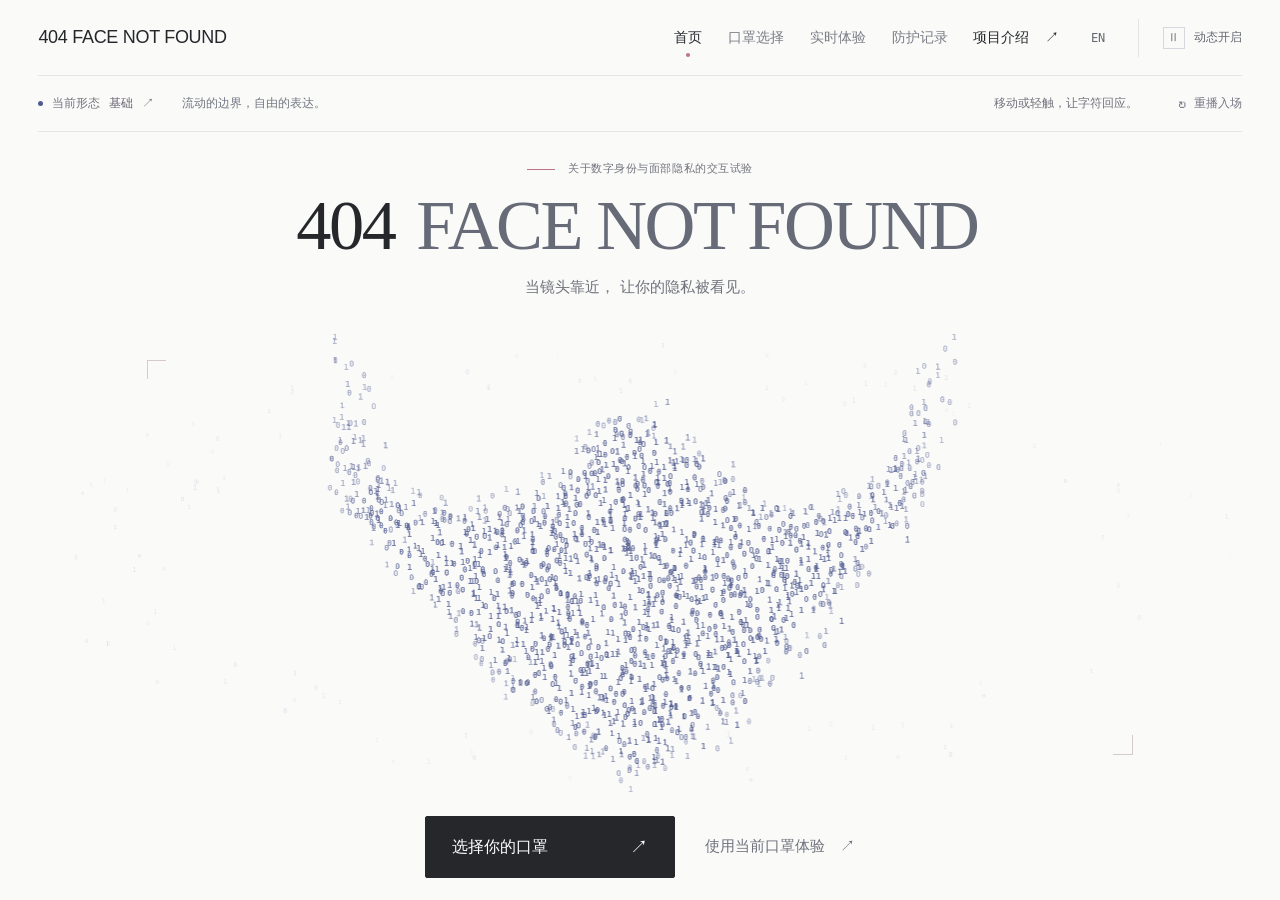
==== index.html @ a02cb12b "Publish reviewed public assets on GitHub Pages" ====
<!doctype html>
<html lang="zh-CN">
<head>
  <meta charset="utf-8">
  <meta name="viewport" content="width=device-width, initial-scale=1">
  <meta name="theme-color" content="#fafaf9">
  <meta name="application-name" content="404 FACE NOT FOUND">
  <meta property="og:title" content="404 FACE NOT FOUND">
  <meta name="description" content="404 FACE NOT FOUND — Customize your digital mask and enter the Processing + Arduino installation, with real sensor distance and Risk.">
  <title>404 FACE NOT FOUND</title>
  <link rel="icon" href="data:,">
  <link rel="stylesheet" href="styles.css?v=3b61574f5b0e">
  <script src="design-data.js?v=03e0d6a98351" defer></script>
  <script src="installation.js?v=4bcd335ae2e3" defer></script>
  <script src="public-preview.js?v=fb39141594d9" defer></script>
  <script src="app.js?v=b37c657425d3" defer></script>
  <script src="experience.js?v=3c3aee63b188" defer></script>
</head>
<body>
  <div class="app" data-mode="collection">
    <header class="header">
      <a class="wordmark" href="#home" data-i18n-aria="home" aria-label="404 FACE NOT FOUND，返回首页"><span data-i18n="brand">404 FACE NOT FOUND</span></a>
      <nav data-i18n-aria="navigation" aria-label="页面操作">
        <div class="primary-nav"><a href="#home" data-page="home" aria-current="page" data-i18n="homeNav">首页</a><a href="#collection" data-page="collection" data-i18n="collection">口罩选择</a><a href="#guide" data-page="guide" data-i18n="liveNav">实时体验</a><a href="#history" data-page="history" data-i18n="historyNav">防护记录</a></div>
        <button class="text-button project-button"><span data-i18n="project">项目介绍</span> <span aria-hidden="true">↗</span></button>
        <button class="language-button" type="button" data-i18n-aria="language" aria-label="Switch to English"><span data-i18n="languageButton">EN</span></button>
        <button class="motion-button" aria-label="暂停字符动画" aria-pressed="false"><span class="motion-symbol" aria-hidden="true">Ⅱ</span><span class="motion-label">动态开启</span></button>
      </nav>
    </header>
    <main id="home" class="home-page" data-view="home">
      <div class="home-utilities">
        <div class="home-art-meta"><a class="home-mask-label" href="#customize"><i aria-hidden="true"></i><span data-i18n="homeSelected">当前形态</span><strong class="home-selected-name"></strong><span aria-hidden="true">↗</span></a><span class="home-art-caption" data-i18n="homeArt">流动的边界，自由的表达。</span></div>
        <div class="home-art-tools"><span class="home-interact" data-i18n="homeInteract">移动或轻触，让字符回应。</span><button class="home-replay" type="button"><span aria-hidden="true">↻</span><span data-i18n="homeReplay">重播入场</span></button></div>
      </div>
      <section class="home-composition">
        <div class="home-art">
          <button class="home-art-trigger" type="button" data-i18n-aria="homeDisturb" aria-label="扰动字符口罩"><canvas id="home-mask" width="1100" height="850" aria-hidden="true"></canvas><span class="home-frame-corner" aria-hidden="true"></span></button>
        </div>
        <div class="home-title"><span class="eyebrow" data-i18n="homeEyebrow">关于数字身份与面部隐私的交互试验</span><h1 tabindex="-1" data-i18n="homeTitle">404\nFACE NOT FOUND</h1><p data-i18n="homeIntro">当镜头靠近，\n让你的隐私被看见。</p></div>
        <div class="home-entry"><a class="primary-button" href="#collection"><span data-i18n="homeStart">选择你的口罩</span><span aria-hidden="true">↗</span></a><a class="inline-link" href="#guide"><span data-i18n="homeQuick">使用当前口罩体验</span><span aria-hidden="true">↗</span></a></div>
      </section>
    </main>
    <main id="collection" data-view="collection" hidden>
      <aside class="editor" data-i18n-aria="editorLabel" aria-label="定制口罩" inert>
        <button class="back-button" type="button"><span aria-hidden="true">←</span><span data-i18n="back">返回选择</span></button>
        <div class="editor-heading"><span class="eyebrow" data-i18n="editorEyebrow">你的口罩，你的表达</span><h2 data-i18n="editorTitle">定义你的表达</h2><p><span class="editor-name">基础</span><span class="editor-number">01 / 08</span></p></div>
        <div class="field-group"><label for="shape"><span data-i18n="shapeLabel">口罩形状</span></label><select id="shape"></select></div>
        <div class="field-group">
          <label for="characters"><span data-i18n="characters">字符内容</span></label>
          <input id="characters" value="01" maxlength="12" autocomplete="off" spellcheck="false" aria-describedby="characters-help">
          <span id="characters-help" class="field-help" data-i18n="charactersHelp">1—12 个字符；留空使用 01</span>
        </div>
        <fieldset class="field-group colour-group">
          <legend><span data-i18n="colour">字符色彩</span></legend>
          <div class="colour-picker">
            <div class="wheel-wrap"><canvas id="colour-wheel" width="256" height="256" role="slider" tabindex="0" data-i18n-aria="wheelLabel" aria-label="色相与饱和度轮盘" aria-valuemin="0" aria-valuemax="359" aria-valuenow="230" aria-describedby="wheel-help"></canvas><span class="wheel-marker" aria-hidden="true"></span></div>
            <div class="colour-details"><span class="colour-preview" aria-hidden="true"></span><label for="colour-hex" data-i18n="hexLabel">色值</label><input type="text" id="colour-hex" value="#505B90" maxlength="7" spellcheck="false" autocomplete="off" data-i18n-aria="hexInput" aria-label="十六进制颜色值" aria-describedby="hex-error"><span class="colour-readout" aria-hidden="true"></span></div>
          </div>
          <span id="wheel-help" class="sr-only" data-i18n="wheelHelp">拖动轮盘选色。左右方向键调整色相，上下方向键调整饱和度；按住 Shift 可增大步幅。</span>
          <span id="hex-error" class="colour-error" data-i18n="hexError" hidden>请输入六位十六进制颜色值。</span>
          <div class="quick-colours" role="group" data-i18n-aria="colour" aria-label="字符色彩"></div>
          <label class="brightness-label" for="brightness"><span data-i18n="brightness">明暗</span><output id="brightness-value" for="brightness">56</output></label><input id="brightness" type="range" min="0" max="100" value="56">
        </fieldset>
        <div class="field-group"><label for="movement"><span data-i18n="movement">流动幅度</span><output for="movement" id="movement-value">35</output></label><input id="movement" type="range" min="0" max="100" value="35"><div class="range-labels"><span data-i18n="calm">平静</span><span data-i18n="flowing">流动</span></div></div>
        <div class="field-group"><label for="density"><span data-i18n="density">字符密度</span><output for="density" id="density-value">72</output></label><input id="density" type="range" min="30" max="100" value="72"><div class="range-labels"><span data-i18n="sparse">疏</span><span data-i18n="dense">密</span></div></div>
        <button class="reset-button"><span data-i18n="reset">恢复默认</span><span aria-hidden="true">↺</span></button>
        <div class="editor-footnote"><span class="status-dot"></span><span data-i18n="preview">当前形态预览</span></div>
      </aside>
      <div class="workarea">
        <div class="heading-row"><div><span class="eyebrow heading-eyebrow">口罩形态集</span><h1 tabindex="-1"><span data-i18n="heading">选择你的口罩</span><span class="heading-period" data-i18n="headingEnd">。</span></h1></div><p class="heading-note"><span data-i18n="note">不同的形态，同一个你。</span><br><span data-i18n="noteSub">关于数字身份的一次探索。</span></p></div>
        <section class="gallery" data-i18n-aria="carousel" aria-label="口罩形态轮播" aria-roledescription="轮播图" tabindex="0">
          <div class="stage-mark stage-mark-top" aria-hidden="true">+<span data-i18n="field">字符场域</span>+</div><div class="slides"></div>
          <div class="neighbour-label neighbour-left" aria-hidden="true"><span class="neighbour-index">08</span><span class="neighbour-name">回声</span></div><div class="neighbour-label neighbour-right" aria-hidden="true"><span class="neighbour-index">02</span><span class="neighbour-name">弧面</span></div>
          <div class="drag-indicator" aria-hidden="true"><span class="drag-track"><i></i></span><span data-i18n="drag">左右拖动切换</span></div>
        </section>
        <section class="selection-summary" data-i18n-aria="selection" aria-label="当前选择">
          <div class="selection-index"><span id="current-number">01</span><span class="index-divider">/</span><span class="muted" id="total-number">08</span></div>
          <div class="selection-copy" aria-live="polite" aria-atomic="true"><h2 id="mask-name">基础</h2><p id="mask-description">完整字符表面，柔和收拢的下颌轮廓。</p></div>
          <div class="pagination" data-i18n-aria="choices" aria-label="选择口罩形状"></div>
          <button class="customize-button"><span>定制这个口罩</span><span class="button-arrow" aria-hidden="true">↗</span></button>
        </section>
      </div>
    </main>
    <main id="guide" class="guide-page experience-page" data-view="guide" hidden>
      <div class="guide-top"><a href="#customize" class="inline-link"><span aria-hidden="true">←</span><span data-i18n="guideBack">调整口罩</span></a><span class="eyebrow" data-i18n="guideEyebrow">开始之前</span></div>
      <div class="guide-layout">
        <div class="guide-visual" aria-hidden="true">
          <div class="photo-frame"><canvas id="guide-effect" width="300" height="210"></canvas><i></i><i></i><i></i><i></i></div>
          <svg class="guide-hand hand-first" viewBox="0 0 180 220" fill="none">
            <defs><g id="guide-l-hand">
              <path d="M41 212V198C18 181 10 159 10 126C10 119 15 113 22 113C29 113 33 118 33 126V104C33 96 38 90 45 90C52 90 56 95 56 103V121V88C56 80 61 74 68 74C75 74 79 79 79 87V113V29C79 20 84 14 92 14C100 14 106 20 106 29V141C106 146 110 149 117 149H164C170 149 174 153 174 159C174 165 170 169 164 169H142C132 169 126 173 121 179C114 187 108 191 100 198V212"/>
            </g></defs>
            <use href="#guide-l-hand"/>
          </svg>
          <svg class="guide-hand hand-second" viewBox="0 0 180 220" fill="none"><use href="#guide-l-hand"/></svg>
          <span class="guide-hold" data-i18n="guideHold">保持约 1 秒</span>
        </div>
        <div class="guide-copy"><h1 tabindex="-1" data-i18n="guideTitle">用双手，框住这一刻。</h1><ul class="guide-steps"><li data-i18n="guideStepFace">正对摄像头，让面部与双手进入画面。</li><li data-i18n="guideStepHands">伸出食指和拇指，两只 L 朝内组成取景框。</li><li data-i18n="guideStepHold">保持约一秒，口罩出现；松手后逐渐消退。</li></ul><div class="guide-selection"><canvas id="guide-mask" width="220" height="130" aria-hidden="true"></canvas><div><span class="eyebrow" data-i18n="chosenMask">你的口罩</span><span class="guide-mask-name"></span></div><a class="inline-link" href="#customize" data-i18n="changeMask">更换 ↗</a></div><button id="guide-start" class="primary-button"><span data-i18n="guideStart">准备好了，开始体验</span><span aria-hidden="true">↗</span></button><p class="guide-note" data-i18n="guidePrivacy">摄像头仅在体验时开启，画面不保存。手势用于模拟拍照意图。</p></div>
      </div>
    </main>
    <main id="live" data-view="live" hidden>
      <h1 class="sr-only" tabindex="-1" data-i18n="liveView">实时画面</h1>
      <section class="mirror-stage" data-status="idle" data-i18n-aria="liveView" aria-label="实时画面">
        <img class="live-feed" alt="实时画面" hidden>
        <div class="live-overlay"><a class="live-exit" href="#home"><span aria-hidden="true">×</span><span data-i18n="leaveLive">结束体验</span></a><span class="live-status"><i></i><span id="stage-status" role="status"></span></span><div class="live-tools"><a href="#guide" data-i18n="showGuide">操作提示</a><a href="#history" data-i18n="historyNav">防护记录</a></div></div>
        <div class="live-fallback"><span class="live-loading" aria-hidden="true"></span><h2 id="live-fallback-title"></h2><p class="live-message" role="status" aria-live="polite"></p><button class="primary-button" id="session-button" hidden><span data-i18n="resumeLive">重新开始</span><span aria-hidden="true">↗</span></button><button class="quiet-button" id="reconnect" hidden data-i18n="retry">重新连接</button></div>
        <aside class="live-telemetry" data-i18n-aria="sensorPanel" aria-label="距离与风险" data-sensor="unavailable"><div class="telemetry-heading"><i aria-hidden="true"></i><span data-i18n="sensorPanel">距离与风险</span></div><dl><div><dt data-i18n="distanceLabel">距离</dt><dd><span id="live-distance">—</span><small id="live-distance-unit" hidden>cm</small></dd></div><div><dt data-i18n="sensorRisk">Risk · 距离风险</dt><dd><span id="live-risk">—</span><small id="live-risk-unit" hidden>%</small></dd></div></dl><div class="sensor-risk-meter" role="meter" aria-label="距离风险" aria-valuemin="0" aria-valuemax="100" data-i18n-aria="sensorRisk"><span></span></div><p id="live-sensor-status" role="status"></p><p id="live-sensor-range"></p></aside>
        <p class="live-caption" data-i18n="liveMinimalNote">模拟捕获体验 · 仅在本机处理</p>
      </section>
    </main>
    <main id="history" class="experience-page" data-view="history" hidden>
      <div class="page-heading"><div><span class="eyebrow" data-i18n="historyEyebrow">交互档案</span><h1 tabindex="-1" data-i18n="historyTitle">每一次回应，皆有迹可循。</h1></div><p data-i18n="historyIntro">回看模拟拍照事件与对应的口罩响应。</p></div>
      <section class="archive-overview" data-i18n-aria="recordSummary" aria-label="记录概览"><div><strong id="record-total">0</strong><span data-i18n="eventsLabel">模拟事件</span></div><div><strong id="response-total">0</strong><span data-i18n="responsesLabel">口罩响应</span></div><p data-i18n="archivePrivacy">只留下一次回应的轨迹。<br>不保存你的面部画面。</p><button class="quiet-button" id="sample-toggle" aria-pressed="false" data-i18n="showSample">预览示例记录 ↗</button></section>
      <div class="sample-banner" role="status" hidden><span data-i18n="sampleNotice">正在查看示例数据，不是你的实际防护记录。</span></div>
      <form class="archive-filters"><div class="date-range"><label><span data-i18n="fromDate">开始日期</span><input id="date-from" type="text" inputmode="numeric" placeholder="YYYY-MM-DD" maxlength="10" autocomplete="off"></label><span aria-hidden="true">—</span><label><span data-i18n="toDate">结束日期</span><input id="date-to" type="text" inputmode="numeric" placeholder="YYYY-MM-DD" maxlength="10" autocomplete="off"></label></div><label class="shape-filter"><span data-i18n="shapeLabel">口罩形状</span><select id="history-shape"><option value="" data-i18n="allShapes">全部形状</option></select></label><button type="reset" class="quiet-button" data-i18n="clearFilters">重置筛选</button><button type="button" class="quiet-button" id="export-records" disabled data-i18n="export">导出记录 ↓</button></form>
      <div class="archive-meta"><span id="result-count" role="status">0 条记录</span><span data-i18n="timezone">时间为 UTC+08:00</span></div>
      <p class="archive-error" role="status" hidden></p>
      <div class="archive-table"><div class="archive-columns" aria-hidden="true"><span data-i18n="eventTime">事件时间</span><span data-i18n="maskLabel">口罩</span><span data-i18n="responseLabel">响应</span><span data-i18n="distanceLabel">距离</span><span data-i18n="riskLabel">模拟风险</span><span></span></div><div id="record-list"></div></div>
      <div class="archive-empty" hidden><span class="empty-mark" aria-hidden="true">⌜<i></i>⌟</span><h2 data-i18n="noRecords">还没有留下记录。</h2><p data-i18n="noRecordsBody">完成一次手势触发后，回应会保存在这里。</p><a class="inline-link" href="#guide"><span data-i18n="goLive">进入实时体验</span><span aria-hidden="true">↗</span></a></div>
      <div class="archive-no-results" hidden><p data-i18n="noMatches">这个时间范围内没有记录。</p><button class="quiet-button" id="reset-search" data-i18n="clearFilters">重置筛选</button></div>
      <p class="archive-footnote" data-i18n="archiveNote">记录反映交互原型的响应，不作为真实隐私防护的证明。</p>
    </main>
    <footer class="footer"><span data-i18n="footer">数字身份 / 人的表达</span><button class="project-button footer-project" data-i18n="project">项目介绍</button><span class="footer-status"><i></i><span data-i18n="footerStatus">交互试验 — 2026</span></span></footer>
  </div>
  <dialog class="project-dialog" aria-labelledby="project-title"><button class="dialog-close" data-i18n-aria="closeProject" aria-label="关闭项目介绍">×</button><span class="eyebrow" data-i18n="brand">404 FACE NOT FOUND</span><h2 id="project-title" data-i18n="projectTitle">为隐私留一点空间</h2><p data-i18n="projectBody">以手势、距离和数字口罩，探索面部隐私的表达方式。</p><p class="dialog-note" data-i18n="projectNote">一个以网页为载体的 HCI 交互试验。拍照手势象征外部捕获，数字口罩以形变作出回应。</p><a href="https://xhslink.cn/o/8Cs5llAr4Yk" target="_blank" rel="noreferrer"><span data-i18n="reference">视觉参考</span><span aria-hidden="true">↗</span></a></dialog>
  <dialog class="record-dialog" aria-labelledby="record-title"><button class="dialog-close" data-i18n-aria="closeRecord" aria-label="关闭记录详情">×</button><span class="eyebrow" id="record-source" data-i18n="eventDetail">事件详情</span><h2 id="record-title"></h2><div class="record-detail-grid"><div class="record-art"><canvas id="record-mask" width="560" height="400" aria-hidden="true"></canvas><p data-i18n="configAtEvent">触发时的口罩配置</p></div><dl id="record-details"></dl></div><p class="record-note" data-i18n="recordNote">此处展示口罩配置与响应数据，不是现场照片或录像。</p><button class="primary-button" id="reuse-mask"><span data-i18n="reuseMask">使用这个口罩</span><span aria-hidden="true">↗</span></button></dialog>
  <div class="toast" role="status" hidden></div>
</body>
</html>
---- styles.css ----
:root {
  color-scheme: light;
  --paper: #fafaf9;
  --ink: #25272b;
  --muted: #86888e;
  --line: #e5e5e8;
  --rose: #bb728d;
  --serif: "Baskerville Old Face", "Iowan Old Style", "Palatino Linotype", Georgia, serif;
  --sans: "Segoe UI", "Microsoft YaHei", sans-serif;
  --mono: Consolas, "SFMono-Regular", monospace;
}
* { box-sizing: border-box; }
[hidden] { display: none !important; }
html { background: var(--paper); scroll-behavior: smooth; }
html:has(dialog[open]) { overflow:hidden; }
body { margin: 0; color: var(--ink); font: 14px/1.5 var(--sans); -webkit-font-smoothing: antialiased; }
button, input { font: inherit; }
button, a, input { -webkit-tap-highlight-color: transparent; }
button { color: inherit; cursor: pointer; }
button { border: 0; background: none; }
button:focus-visible, a:focus-visible, input:focus-visible, .gallery:focus-visible { outline: 2px solid var(--rose); outline-offset: 5px; }
a { color: inherit; text-decoration: none; }
button:disabled { cursor: default; }
button, a { touch-action: manipulation; }
::selection { background: #e8dae4; }
.app { display: flex; flex-direction: column; min-height: 100svh; padding: 0 48px; overflow: hidden; }
.header { display: flex; align-items: center; justify-content: space-between; height: 83px; flex-shrink: 0; border-bottom: 1px solid var(--line); gap: 24px; }
.wordmark { display: inline-flex; align-items: center; padding: 8px 0; font-size: 15px; letter-spacing: -.3px; white-space: nowrap; }
nav { display: flex; gap: 34px; align-items: center; font-size: 12px; }
.primary-nav { display:flex; gap:26px; align-items:center; }
.primary-nav a { position:relative; padding:12px 0; color:#7c7e86; white-space:nowrap; }
.primary-nav a[aria-current="page"] { color:var(--ink); }
.primary-nav a[aria-current="page"]::after { content:""; position:absolute; bottom:3px; width:4px; height:4px; border-radius:50%; background:var(--rose); left:calc(50% - 2px); }
.app:not([data-page="collection"]) .motion-button { display:none; }
.nav-current { display: flex; align-items: center; gap: 8px; }
.nav-current i, .status-dot, .footer-status i { width: 5px; height: 5px; background: var(--rose); display: inline-block; border-radius: 50%; }
.text-button { padding: 8px 0; font-size: 12px; }
.text-button span { margin-left: 12px; }
.motion-button { display: flex; align-items: center; gap: 9px; padding: 8px 0 8px 24px; border-left: 1px solid var(--line); color: #63656e; font: 11px var(--mono); }
.motion-symbol { display: inline-grid; place-items: center; border: 1px solid #d7d8dd; width: 22px; height: 22px; font: 11px var(--sans); }
main { position: relative; flex: 1; display: flex; flex-direction: column; }
.workarea { margin-left: 0; width: 100%; transition: margin-left .75s cubic-bezier(.22,1,.36,1), width .75s cubic-bezier(.22,1,.36,1); }
.heading-row { display: flex; justify-content: space-between; align-items: flex-end; padding: 35px 15px 0; gap: 24px; }
.eyebrow { font: 10px/1.5 var(--mono); letter-spacing: .1em; color: #71737d; }
h1 { font: 400 clamp(46px,4.5vw,70px)/1.04 var(--serif); letter-spacing: -.04em; margin: 12px 0 0; }
.heading-period { color: var(--rose); }
.heading-note { font-size: 12px; line-height: 1.8; color: #6c6e77; margin: 0 0 6px; }
.heading-note span { font: 11px/1.9 var(--mono); color: #91929b; }
.gallery { position: relative; height: clamp(330px,47vh,570px); margin-top: 17px; isolation: isolate; touch-action: pan-y; cursor: grab; }
.gallery:active { cursor: grabbing; }
.gallery:focus:not(:focus-visible) { outline: none; }
.slides { position: absolute; inset: 0; overflow: hidden; }
.mask-slide { position: absolute; width: 56%; height: 100%; left: 50%; top: 0; display: block; padding: 0; will-change: transform, opacity; transition: transform .8s cubic-bezier(.22,1,.36,1), opacity .65s ease; cursor: inherit; }
.mask-slide canvas { display: block; height: 100%; width: 100%; pointer-events: none; }
.mask-slide:not(.is-selected) { cursor: pointer; }
.mask-slide.is-selected { cursor: grab; }
.mask-slide.is-recycled { transition: none; }
.stage-mark { position: absolute; left: 24%; right: 24%; display: flex; align-items: center; justify-content: space-between; font: 11px var(--mono); color: #a1a1ad; pointer-events: none; z-index: 1; }
.stage-mark span { font: 8px var(--mono); letter-spacing: .12em; color: #a7a7b1; }
.stage-mark-top { top: 9px; }
.neighbour-label { position: absolute; top: 76%; display: flex; align-items: center; justify-content: center; gap: 10px; width: 22%; color: #85858f; font-size: 12px; pointer-events: none; transition: opacity .4s; }
.neighbour-left { left: 1%; }
.neighbour-right { right: 1%; }
.neighbour-index { font: 9px var(--mono); color: #aaaab5; }
.drag-indicator { position: absolute; bottom: 10px; left: 50%; transform: translateX(-50%); display: flex; align-items: center; gap: 10px; color: #85858f; font: 10px var(--sans); white-space: nowrap; pointer-events: none; transition: opacity .3s; }
.drag-track { position: relative; display: block; width: 28px; height: 12px; }
.drag-track::before { content: ""; position: absolute; top: 6px; left: 0; right: 0; height: 1px; background: #bfc1cc; }
.drag-track i { position: absolute; top: 3px; left: 10px; width: 7px; height: 7px; border: 1px solid #999dab; border-radius: 50%; background: var(--paper); }
.gallery.is-dragging .drag-indicator { opacity: 0; }
.selection-summary { display: grid; grid-template-columns: 75px minmax(180px,1fr) auto auto; align-items: center; gap: 30px; min-height: 108px; margin: 8px 15px 25px; border-top: 1px solid var(--line); }
.selection-index { display: flex; align-items: center; gap: 9px; font: 11px var(--mono); }
.index-divider { color: #c0c0c8; }
.muted { color: #a8a8b1; }
.selection-copy h2 { font: 400 34px/1 var(--serif); letter-spacing: -.02em; margin: 0 0 7px; }
.selection-copy p { color: #7a7b85; font-size: 11px; margin: 0; }
.selection-copy { transition: opacity .2s, transform .2s; }
.selection-copy.changing { opacity: 0; transform: translateY(5px); }
.pagination { display: flex; gap: 11px; margin-right: 15px; }
.pagination button { width: 36px; padding: 14px 0; position: relative; font: 9px var(--mono); color: #a7a7b1; text-align: left; }
.pagination button::after { content: ""; height: 1px; background: #dedee4; position: absolute; bottom: 5px; left: 0; right: 0; transition: background .4s, height .4s; }
.pagination button[aria-pressed="true"] { color: var(--ink); }
.pagination button[aria-pressed="true"]::after { height: 2px; background: var(--rose); }
.pagination button:hover { color: var(--rose); }
.customize-button { display: inline-flex; justify-content: space-between; align-items: center; gap: 35px; padding: 15px 21px; min-width: 191px; background: var(--ink); color: #fff; font-size: 12px; border: 1px solid var(--ink); border-radius: 3px; transition: background .25s, color .25s; }
.button-arrow { font-size: 18px; line-height: 1; transition: transform .3s; }
.customize-button:hover { background: #494c55; }
.customize-button:hover .button-arrow { transform: translate(2px,-2px); }
.footer { display: flex; align-items: center; justify-content: space-between; gap: 20px; border-top: 1px solid var(--line); min-height: 49px; color: #92929c; font: 9px var(--mono); letter-spacing: .02em; }
.footer-status { display: flex; gap: 9px; align-items: center; }
.footer-status i { background: #969aa9; width: 4px; height: 4px; }
.footer-project { display:none; font:9px var(--mono); padding:0; color:#92929c; border-bottom:1px solid var(--line); }
.editor { position: absolute; width: 315px; top: 35px; bottom: 20px; left: 0; padding: 0 35px 0 15px; border-right: 1px solid var(--line); opacity: 0; transform: translateX(-35px); visibility: hidden; transition: opacity .45s, transform .65s cubic-bezier(.22,1,.36,1), visibility .6s; display: flex; flex-direction: column; z-index: 5; }
.back-button { align-self: flex-start; display: flex; align-items: center; gap: 15px; padding: 0 0 25px; font-size: 11px; color: #777883; }
.back-button:hover { color: var(--ink); }
.editor-heading h2 { font: 400 36px/1.1 var(--serif); letter-spacing: -.03em; margin: 9px 0 18px; }
.editor-heading p { display: flex; align-items: center; justify-content: space-between; font-size: 12px; border-bottom: 1px solid var(--line); margin: 0; padding-bottom: 19px; }
.editor-number { color: #999aa5; font: 9px var(--mono); }
.field-group { padding: 19px 0 0; border: 0; margin: 0; min-width: 0; }
.field-group > label, .field-group legend { display: flex; justify-content: space-between; align-items: center; width: 100%; font-size: 11px; }
output { font: 10px var(--mono); color: #9596a2; }
input[type="text"], #characters { border: 1px solid #dcdde2; background: transparent; width: 100%; border-radius: 2px; font: 16px var(--mono); padding: 9px 10px; margin: 11px 0 4px; color: #606780; }
.field-help { font-size: 9px; color: #9798a2; }
.colour-group { padding-top: 0; margin-top: 18px; }
.swatches { display: flex; gap: 22px; padding-top: 11px; }
.swatches label { display: flex; align-items: center; gap: 6px; position: relative; cursor: pointer; font-size: 9px; color: #858690; }
.swatches input { position: absolute; left: 0; top: 2px; opacity: 0; width: 20px; height: 20px; }
.swatch { width: 19px; height: 19px; border-radius: 50%; display: block; border: 4px solid var(--paper); outline: 1px solid transparent; transition: outline-color .2s; }
.swatch-slate { background: #777f9d; }
.swatch-rose { background: #ba7b96; }
.swatch-graphite { background: #63656e; }
.swatches input:checked + .swatch { outline-color: #777f9d; }
.swatches input:focus-visible + .swatch { outline: 2px solid var(--rose); outline-offset: 2px; }
input[type="range"] { accent-color: #7d829b; width: 100%; height: 3px; display: block; margin: 19px 0 13px; cursor: pointer; }
.range-labels { display: flex; justify-content: space-between; color: #999aa3; font-size: 9px; }
.reset-button { display: flex; justify-content: space-between; padding: 19px 0 15px; font-size: 10px; color: #777984; margin-top: auto; }
.reset-button:hover { color: var(--ink); }
.editor-footnote { border-top: 1px solid var(--line); padding-top: 13px; font-size: 9px; color: #9697a2; display: flex; align-items: center; gap: 7px; }
.editor-footnote .status-dot { width: 4px; height: 4px; }
.app[data-mode="customize"] .editor { opacity: 1; transform: translateX(0); visibility: visible; }
.app[data-mode="customize"] .workarea { margin-left: 340px; width: calc(100% - 340px); }
.app[data-mode="customize"] .heading-note, .app[data-mode="customize"] .neighbour-label, .app[data-mode="customize"] .pagination, .app[data-mode="customize"] .drag-indicator { opacity: 0; pointer-events: none; }
.app[data-mode="customize"] .heading-note, .app[data-mode="customize"] .pagination { display: none; }
.app[data-mode="customize"] h1 { font-size: clamp(35px,3.7vw,57px); }
.app[data-mode="customize"] .selection-summary { grid-template-columns: 55px 1fr auto; gap: 18px; }
.app[data-mode="customize"] .mask-slide:not(.is-selected) { opacity: 0 !important; pointer-events: none; }
.app[data-mode="customize"] .mask-slide.is-selected { cursor: default; }
.app[data-mode="customize"] .customize-button { min-width: 140px; gap: 15px; }
.project-dialog { width: min(490px,calc(100vw - 40px)); padding: 48px; border: 1px solid var(--line); background: var(--paper); color: var(--ink); border-radius: 3px; }
.project-dialog::backdrop { background: #2426303d; backdrop-filter: blur(6px); }
.project-dialog h2 { font: 400 48px/1 var(--serif); letter-spacing: -.03em; margin: 25px 0; }
.project-dialog p { font-size: 13px; line-height: 1.9; }
.project-dialog .dialog-note { color: #868792; font-size: 11px; }
.project-dialog a { display: inline-flex; gap: 25px; font-size: 11px; border-bottom: 1px solid #c6c8d0; padding: 15px 0 6px; }
.dialog-close { position: absolute; top: 15px; right: 18px; font-size: 26px; line-height: 1; color: #7c7e89; }
@media (min-width: 1800px) { .app { padding: 0 max(48px,calc((100vw - 1650px)/2)); } }
@media (max-height: 760px) and (min-width: 861px) {
  .header { height: 65px; }
  .heading-row { padding-top: 23px; }
  h1 { font-size: 52px; margin-top: 8px; }
  .gallery { height: 42vh; min-height: 280px; margin-top: 12px; }
  .selection-summary { min-height: 89px; margin-bottom: 13px; }
  .footer { min-height: 37px; }
  .editor { top: 24px; bottom: 12px; }
  .editor-heading h2 { font-size: 29px; margin-bottom: 10px; }
  .editor-heading p { padding-bottom: 10px; }
  .back-button { padding-bottom: 14px; }
  .field-group { padding-top: 13px; }
  .colour-group { padding-top: 0; margin-top: 13px; }
  .reset-button { padding-top: 15px; }
}
@media (max-width: 1060px) {
  .app { padding: 0 28px; }
  nav { gap: 22px; }
  .heading-row { padding-left: 5px; padding-right: 5px; }
  .selection-summary { margin-left: 5px; margin-right: 5px; gap: 19px; grid-template-columns: 55px minmax(120px,1fr) auto auto; }
  .selection-copy p { max-width: 200px; }
  .customize-button { min-width: 160px; gap: 22px; }
  .pagination { margin-right: 0; }
  .pagination button { width: 27px; }
  .editor { width: 270px; padding-left: 5px; padding-right: 25px; }
  .app[data-mode="customize"] .workarea { margin-left: 290px; width: calc(100% - 290px); }
  .app[data-mode="customize"] .selection-summary { grid-template-columns: 1fr auto; }
  .app[data-mode="customize"] .selection-index { display: none; }
  .app[data-mode="customize"] .selection-copy p { max-width: 160px; }
  .app[data-mode="customize"] .selection-copy h2 { font-size: 29px; }
  .app[data-mode="customize"] .customize-button { min-width: 120px; padding: 13px 16px; }
}
@media (max-width: 860px) {
  .app { padding: 0 24px; }
  .header { height: 73px; }
  nav { gap: 22px; }
  .heading-row { padding-top: 30px; }
  h1 { font-size: 53px; }
  .heading-note { font-size: 11px; }
  .gallery { height: 43vh; min-height: 330px; }
  .mask-slide { width: 68%; }
  .neighbour-left { left: -5%; }
  .neighbour-right { right: -5%; }
  .neighbour-label { font-size: 10px; top: 74%; }
  .selection-summary { grid-template-columns: 40px 1fr auto; gap: 18px; }
  .selection-index { display: block; }
  .selection-index span { display: block; }
  .selection-index .index-divider { line-height: 1.2; }
  .pagination { display: none; }
  .selection-copy h2 { font-size: 32px; }
  .selection-copy p { font-size: 10px; }
  .customize-button { min-width: 155px; padding: 14px 17px; }
  .editor { position: relative; display: none; order: 2; width: 100%; top: auto; bottom: auto; padding: 25px 0 22px; left: 0; border-right: 0; border-top: 1px solid var(--line); transform: none; }
  .app[data-mode="customize"] .editor { display: flex; transform: none; }
  .app[data-mode="customize"] .workarea { margin-left: 0; width: 100%; padding-bottom: 0; }
  .app[data-mode="customize"] .heading-row { padding-top: 24px; }
  .app[data-mode="customize"] h1 { font-size: 43px; }
  .app[data-mode="customize"] .gallery { min-height: 270px; height: 290px; margin-top: 10px; }
  .app[data-mode="customize"] .selection-summary { margin-top: 0; min-height: 90px; }
  .app[data-mode="customize"] .editor-heading p { padding-bottom: 14px; }
  .app[data-mode="customize"] .editor-heading h2 { margin-top: 8px; font-size: 36px; }
  .app[data-mode="customize"] .reset-button { margin-top: 20px; }
  .swatches { gap: 30px; }
}
@media (max-width: 520px) {
  .app { padding: 0 19px; }
  .header { gap: 10px; height: 65px; }
  .wordmark { font-size: 12px; }
  nav { gap: 17px; }
  .nav-current, .motion-label { display: none; }
  .text-button { font-size: 10px; }
  .text-button span { margin-left: 5px; }
  .motion-button { padding-left: 15px; }
  .heading-row { padding: 30px 0 0; }
  .eyebrow { font-size: 8px; }
  h1 { font-size: 45px; margin-top: 10px; }
  .heading-note { display: none; }
  .gallery { margin: 16px -19px 0; height: 40vh; min-height: 310px; }
  .mask-slide { width: 100%; }
  .stage-mark { left: 15%; right: 15%; }
  .stage-mark-top { top: 2px; }
  .stage-mark span { font-size: 7px; }
  .neighbour-label { display: none; }
  .drag-indicator { font-size: 9px; bottom: 2px; gap: 8px; }
  .selection-summary { grid-template-columns: 31px 1fr; gap: 17px; padding-top: 23px; margin: 18px 0 29px; min-height: 154px; }
  .selection-copy h2 { font-size: 34px; }
  .selection-copy p { max-width: none; font-size: 10px; }
  .customize-button { grid-column: 2; justify-self: start; min-width: 177px; padding: 12px 17px; font-size: 11px; margin-top: 3px; }
  .footer { min-height: 42px; font-size: 7px; gap: 10px; }
  .footer-status { gap: 6px; }
  .footer-status span { max-width: 108px; text-align: right; }
  .app[data-mode="customize"] h1 { font-size: 39px; }
  .app[data-mode="customize"] .gallery { height: 258px; min-height: 258px; }
  .app[data-mode="customize"] .selection-summary { grid-template-columns: 1fr auto; min-height: 95px; padding: 0; margin-top: 10px; }
  .app[data-mode="customize"] .selection-copy p { max-width: 155px; }
  .app[data-mode="customize"] .customize-button { grid-column: auto; margin-top: 0; font-size: 10px; min-width: 118px; }
  .editor { top: auto; width: 100%; left: 0; }
  .project-dialog { padding: 40px 28px; }
  .project-dialog h2 { font-size: 44px; }
}
@media (prefers-reduced-motion: reduce) {
  *, *::before, *::after { scroll-behavior: auto !important; transition-duration: .01ms !important; animation-duration: .01ms !important; }
}

/* Shape catalogue, continuous colour picker and complete language modes. */
[hidden] { display: none !important; }
.sr-only { position: absolute; width: 1px; height: 1px; padding: 0; margin: -1px; overflow: hidden; clip-path: inset(50%); white-space: nowrap; border: 0; }
.language-button { min-width: 29px; padding: 8px 0; font: 11px var(--mono); color: #656773; }
.language-button:hover { color: var(--rose); }
.text-button > span:first-child { margin-left: 0; }
nav { gap: 25px; }
.pagination { gap: 9px; margin-right: 0; }
.pagination button { flex: 0 0 43px; width: 43px; padding: 9px 0 12px; display: flex; flex-direction: column; gap: 4px; }
.pagination .shape-name { font: 11px/1.2 var(--serif); color: #727480; white-space: nowrap; }
.pagination button[aria-pressed="true"] .shape-name { color: var(--ink); }
.editor { overflow-y: auto; overflow-x: hidden; scrollbar-width: thin; scrollbar-color: #d8d8df transparent; }
.editor > * { flex-shrink: 0; }
#shape { width: 100%; margin-top: 10px; padding: 8px 9px; border: 1px solid #dcdde2; border-radius: 2px; background: transparent; color: #666b80; font: 12px var(--sans); }
.colour-picker { display: grid; grid-template-columns: minmax(110px,126px) minmax(0,1fr); gap: 14px; align-items: center; margin-top: 12px; }
.wheel-wrap { position: relative; width: 100%; aspect-ratio: 1; }
#colour-wheel { display: block; width: 100%; height: 100%; touch-action: none; border-radius: 50%; cursor: crosshair; }
#colour-wheel:focus-visible { outline: 2px solid var(--rose); outline-offset: 3px; }
.wheel-marker { position: absolute; width: 12px; height: 12px; transform: translate(-50%,-50%); border-radius: 50%; border: 2px solid white; box-shadow: 0 0 0 1px #292c3970; pointer-events: none; }
.colour-details { display: flex; flex-direction: column; align-items: flex-start; gap: 7px; }
.colour-preview { display: block; width: 27px; height: 27px; border-radius: 50%; border: 1px solid #c2c4cd; }
.colour-details label { font: 9px var(--mono); color: #8b8d99; }
#colour-hex { min-width: 0; width: 100%; margin: 0; padding: 6px 5px; font: 11px var(--mono); color: #535969; }
#colour-hex[aria-invalid="true"] { border-color: #ad506c; }
.colour-readout { font: 9px var(--mono); color: #9294a0; }
.colour-error { display: block; padding-top: 7px; font-size: 10px; color: #ad506c; }
.quick-colours { display: flex; justify-content: space-between; gap: 8px; padding: 12px 2px 4px; }
.quick-colours button { display: block; width: 20px; height: 20px; flex-shrink: 0; border-radius: 50%; background: var(--swatch-colour); border: 4px solid var(--paper); outline: 1px solid transparent; }
.quick-colours button[aria-pressed="true"] { outline-color: #858b9e; }
.quick-colours button:hover { outline-color: #afb3c0; }
.quick-colours button:focus-visible { outline: 2px solid var(--rose); outline-offset: 2px; }
.brightness-label { display: flex; justify-content: space-between; font-size: 10px; margin-top: 10px; }
#brightness { appearance: none; border-radius: 4px; height: 5px; margin-top: 13px; margin-bottom: 3px; }
#brightness::-webkit-slider-thumb { appearance: none; width: 12px; height: 12px; border-radius: 50%; border: 2px solid var(--paper); background: #70778c; box-shadow: 0 0 0 1px #a8adbc; }
#brightness::-moz-range-thumb { width: 9px; height: 9px; border-radius: 50%; border: 2px solid var(--paper); background: #70778c; }
.reset-button { margin-top: 19px; }
html:lang(zh) { --serif: "Songti SC", "SimSun", "STSong", serif; }
html:lang(zh) h1 { font-size: clamp(41px,4vw,58px); letter-spacing: .025em; line-height: 1.2; }
html:lang(zh) .editor-heading h2 { font-size: 28px; letter-spacing: .02em; }
html:lang(zh) .eyebrow { letter-spacing: .05em; }
html:lang(zh) .selection-copy h2 { font-size: 31px; line-height: 1.15; }
html:lang(zh) .project-dialog h2 { font-size: 37px; line-height: 1.35; }
@media (max-width: 1060px) {
  nav { gap: 19px; }
  .pagination { gap: 6px; }
  .pagination button { flex-basis: 36px; width: 36px; }
  .pagination .shape-name { font-size: 10px; }
}
@media (max-width: 860px) {
  .pagination { display: flex; grid-column: 1 / -1; grid-row: 1; width: 100%; gap: 12px; overflow-x: auto; padding: 2px 1px 12px; scrollbar-width: thin; }
  .pagination button { flex-basis: 49px; width: 49px; }
  .pagination .shape-name { font-size: 12px; }
  .selection-summary { padding-top: 15px; padding-bottom: 15px; }
  .editor { overflow: visible; }
  .colour-picker { grid-template-columns: 142px minmax(100px,160px); gap: 25px; }
  .quick-colours { max-width: 327px; }
  html:lang(zh) h1 { font-size: 45px; }
  .app[data-mode="customize"] .selection-summary { padding-top: 0; padding-bottom: 0; }
}
@media (max-width: 520px) {
  nav { gap: 12px; }
  .language-button { min-width: 25px; font-size: 10px; }
  .motion-button { padding-left: 10px; }
  .pagination { gap: 7px; margin-bottom: 3px; overflow:visible; padding-bottom:5px; }
  .pagination button { flex:1 1 0; width:auto; min-width:0; }
  .pagination .shape-name { font-size: 11px; }
  .selection-index, .selection-copy { grid-row: 2; }
  .customize-button { grid-row: 3; }
  .app[data-mode="customize"] .selection-copy, .app[data-mode="customize"] .customize-button { grid-row: auto; }
  .colour-picker { grid-template-columns: 137px minmax(0,1fr); gap: 24px; max-width: 315px; }
  html:lang(zh) h1 { font-size: 37px; }
  html:lang(zh) .app[data-mode="customize"] h1 { font-size: 33px; }
}

/* Shared experience: the same quiet canvas, with data arranged as an archive. */
.experience-page { padding:0 15px 30px; animation:page-arrive .55s ease both; }
@keyframes page-arrive { from { opacity:0; transform:translateY(9px); } to { opacity:1; transform:translateY(0); } }
.page-heading { padding:36px 0 30px; display:flex; gap:30px; align-items:flex-end; justify-content:space-between; }
.page-heading h1 { font-size:clamp(43px,4.3vw,66px); outline:none; }
.page-heading > p { color:#81838c; max-width:270px; margin:0 0 5px; font-size:12px; line-height:1.8; }
.live-layout { display:grid; grid-template-columns:minmax(0,1fr) 282px; gap:45px; }
.mirror-column { min-width:0; }
.mirror-stage { position:relative; width:100%; aspect-ratio:4/3; max-height:calc(100svh - 410px); min-height:330px; background:#f0f0f2; overflow:hidden; display:grid; place-items:center; }
.live-feed { position:absolute; width:100%; height:100%; object-fit:contain; transform:scaleX(-1); background:#202127; }
.mirror-standby { position:absolute; inset:0; display:flex; flex-direction:column; align-items:center; justify-content:center; }
#standby-mask { width:66%; height:56%; object-fit:contain; opacity:.42; margin-top:-28px; }
.standby-copy { text-align:center; position:relative; margin-top:-6px; }
.standby-copy .eyebrow { font-size:8px; }
.standby-copy h2 { margin:10px 0; font:400 36px/1.2 var(--serif); letter-spacing:-.025em; }
.standby-copy p { margin:0; color:#8a8c96; font-size:11px; }
.mirror-top,.mirror-bottom { position:absolute; left:25px; right:25px; display:flex; align-items:center; justify-content:space-between; z-index:2; color:#787c89; pointer-events:none; }
.mirror-top { top:20px; font:9px var(--mono); }
.mirror-bottom { bottom:19px; font:8px var(--mono); letter-spacing:.04em; }
.live-status { display:flex; align-items:center; gap:8px; }
.live-status i { width:5px; height:5px; border-radius:50%; background:#a5a8b5; }
.mirror-stage[data-status="responding"] .live-status i { background:#dba5b4; box-shadow:0 0 0 4px #dba5b422; }
.mirror-stage:is([data-status="waiting"],[data-status="responding"],[data-status="holding"]) :is(.mirror-top,.mirror-bottom) { color:#fff; text-shadow:0 1px 5px #000; }
.mirror-stage:is([data-status="waiting"],[data-status="responding"],[data-status="holding"]) .mirror-top { background:#25273250; left:16px; right:16px; padding:10px 12px; top:12px; }
.mirror-corner { position:absolute; width:12px; height:12px; border:1px solid #afb3c155; pointer-events:none; }
.corner-tl { left:9px; top:9px; border-right:0; border-bottom:0; }.corner-tr { right:9px; top:9px; border-left:0; border-bottom:0; }
.corner-bl { left:9px; bottom:9px; border-right:0; border-top:0; }.corner-br { right:9px; bottom:9px; border-left:0; border-top:0; }
.mirror-caption { display:flex; gap:17px; align-items:center; padding:14px 0 20px; border-bottom:1px solid var(--line); }
.simulation-label { font:8px var(--mono); color:#927286; white-space:nowrap; letter-spacing:.04em; }
.mirror-caption p { margin:0; font-size:10px; color:#9698a1; line-height:1.6; }
.live-actions { display:flex; align-items:center; gap:23px; margin-top:21px; }
.primary-button { display:inline-flex; justify-content:space-between; align-items:center; gap:35px; min-width:190px; padding:14px 20px; border:1px solid var(--ink); border-radius:2px; background:var(--ink); color:white; font-size:12px; transition:background .2s; }
.primary-button:hover { background:#494c55; }.primary-button:disabled { opacity:.5; }
.primary-button span:last-child { font-size:18px; line-height:1; }
.quiet-button { font-size:11px; color:#747989; padding:9px 0; border-bottom:1px solid #ced0d7; white-space:nowrap; }
.quiet-button:hover { color:var(--ink); border-color:#8d91a0; }.quiet-button:disabled { opacity:.35; cursor:default; }
.inline-link { display:inline-flex; gap:15px; align-items:center; font-size:11px; color:#747989; white-space:nowrap; }
.inline-link:hover { color:var(--rose); }
.live-actions > .inline-link { margin-left:auto; }
.live-message { min-height:17px; font-size:10px; color:#8b8f9c; margin:11px 0 0; }.live-message.is-error { color:#a0647c; }
.live-sidebar { border-left:1px solid var(--line); padding-left:30px; }
.section-label { display:flex; justify-content:space-between; gap:10px; align-items:center; }
.section-label .eyebrow { font-size:9px; }.section-label .inline-link { font-size:10px; }
.chosen-preview { display:flex; align-items:center; gap:13px; padding:9px 0 20px; border-bottom:1px solid var(--line); }
#live-mask { width:112px; height:89px; object-fit:contain; margin-left:-10px; }
.chosen-name { font:400 30px/1.1 var(--serif); margin:0 0 8px; }
.chosen-colour { display:flex; align-items:center; gap:7px; font:9px var(--mono); color:#8a8f9f; }
.chosen-colour i { width:5px; height:5px; border-radius:50%; }
.chosen-characters { font:9px var(--mono); color:#a3a5af; display:block; max-width:112px; overflow-wrap:anywhere; margin-top:4px; }
.gesture-guide { padding:23px 0 13px; }
.gesture-guide > .eyebrow { font-size:9px; }
.gesture-symbol { display:flex; justify-content:center; gap:35px; height:85px; padding-top:1px; color:#858ba6; font:400 76px/.8 var(--serif); }
.gesture-symbol span:last-child { padding-top:24px; }
.gesture-guide h2 { font:400 26px/1.2 var(--serif); letter-spacing:-.02em; margin:12px 0 10px; }
.gesture-guide > p { font-size:11px; line-height:1.9; color:#898c98; margin:0; }
.hold-track { height:2px; margin:19px 0 7px; background:#e2e3e8; }.hold-track i { display:block; height:100%; width:0; background:var(--rose); transition:width .3s linear; }
.gesture-guide .gesture-feedback { color:#73798e; font-size:10px; }
.live-metrics { margin:0; border-top:1px solid var(--line); }
.live-metrics > div { display:flex; justify-content:space-between; gap:10px; padding:9px 0; border-bottom:1px solid #e7e7eb; font-size:11px; }
.live-metrics dt { color:#8b8d98; }.live-metrics dd { margin:0; font-size:10px; color:#646c82; text-align:right; }
.risk-track { height:2px; background:#e5e5e9; margin-top:12px; }.risk-track i { display:block; height:100%; width:0; background:linear-gradient(90deg,#8e97b4,#bb728d); transition:width .3s; }
.sensor-note { font-size:9px; line-height:1.8; color:#999ba6; margin:10px 0 0; }
.archive-overview { display:flex; align-items:center; gap:65px; padding:25px 0 29px; border-bottom:1px solid var(--line); }
.archive-overview > div { display:flex; align-items:baseline; gap:15px; }
.archive-overview strong { font:400 52px/1 var(--serif); letter-spacing:-.04em; }
.archive-overview span { color:#90939e; font-size:11px; }
.archive-overview p { margin:0 0 0 auto; color:#9496a1; font-size:11px; line-height:1.85; white-space:pre-line; }
.archive-overview > button { margin-left:12px; }
.sample-banner { display:flex; justify-content:space-between; align-items:center; gap:15px; margin-top:18px; padding:10px 15px; background:#ececf2; color:#757b94; font-size:11px; }
.sample-banner .text-button { font-size:10px; white-space:nowrap; padding:0; }
.archive-filters { display:flex; align-items:flex-end; gap:30px; margin-top:28px; }
.archive-filters label { display:flex; flex-direction:column; gap:8px; font-size:9px; color:#8d91a0; }
.date-range { display:flex; align-items:flex-end; gap:18px; }.date-range > span { color:#b8bbc5; margin-bottom:9px; font-size:10px; }
.archive-filters input,.archive-filters select { background:transparent; border:0; border-bottom:1px solid #d5d7df; border-radius:0; color:#5f6578; font:11px var(--mono); padding:8px 0; height:34px; min-width:140px; margin:0; }
.archive-filters select { font-family:var(--sans); min-width:132px; }
.archive-filters input[aria-invalid="true"] { border-color:var(--rose); }
.archive-filters input:focus-visible,.archive-filters select:focus-visible { outline:2px solid var(--rose); outline-offset:3px; }
#export-records { margin-left:auto; }
.archive-meta { display:flex; justify-content:space-between; gap:20px; font-size:9px; color:#a0a3ae; margin:27px 0 12px; }
.archive-error { font-size:11px; color:#a0647c; padding:15px 0; }
.archive-columns,.record-row { display:grid; grid-template-columns:1.4fr 1fr 1.4fr .8fr .8fr 22px; gap:20px; align-items:center; }
.archive-columns { padding:12px 17px; border-top:1px solid var(--line); border-bottom:1px solid var(--line); font-size:9px; color:#9296a3; }
.record-row { width:100%; text-align:left; border-bottom:1px solid var(--line); padding:24px 17px; transition:background .2s; }
.record-row:hover { background:#eeeff333; }.record-row:hover .record-arrow { color:var(--rose); transform:translate(2px,-2px); }
.event-time { display:flex; flex-direction:column; gap:5px; font:11px var(--mono); color:#6c7286; }.event-date { color:#a0a4b0; font-size:9px; }.event-time strong { font-weight:400; }
.event-mask { display:flex; align-items:center; gap:12px; font:400 23px/1 var(--serif); }
.event-mask i { width:5px; height:5px; border-radius:50%; flex-shrink:0; }
.event-response { font-size:10px; color:#8c7083; }.event-response::before { content:""; display:inline-block; width:4px; height:4px; border-radius:50%; background:#bb8ba0; margin-right:8px; vertical-align:middle; }
.event-distance,.event-risk { color:#828899; font:11px var(--mono); }.record-arrow { color:#8f95a7; font-size:19px; transition:transform .2s; }
.archive-empty { min-height:330px; display:flex; flex-direction:column; align-items:center; justify-content:center; border-top:1px solid var(--line); }
.empty-mark { position:relative; font:40px var(--serif); color:#a9aec0; letter-spacing:22px; margin-left:22px; }
.empty-mark i { position:absolute; width:3px; height:3px; background:var(--rose); left:27px; top:28px; border-radius:50%; }
.archive-empty h2 { font:400 34px/1.2 var(--serif); margin:13px 0; letter-spacing:-.02em; }.archive-empty p { font-size:11px; color:#9397a5; margin:0 0 22px; }
.archive-no-results { padding:80px 0; text-align:center; color:#8b90a1; font-size:12px; border-top:1px solid var(--line); }
.archive-footnote { margin:26px 0 0; font-size:9px; color:#a0a3ad; line-height:1.8; }
.record-dialog { width:min(800px,calc(100vw - 36px)); max-height:90svh; padding:35px; background:var(--paper); color:var(--ink); border:1px solid var(--line); border-radius:2px; }
.record-dialog::backdrop { background:#2426303d; backdrop-filter:blur(6px); }
.record-dialog[open] { animation:record-arrive .25s ease both; }
@keyframes record-arrive { from { opacity:0; transform:translateY(8px); } to { opacity:1; transform:translateY(0); } }
.record-dialog > h2 { font:400 48px/1.1 var(--serif); margin:17px 0 22px; }
.record-detail-grid { display:grid; grid-template-columns:1fr 1fr; gap:35px; }
.record-art { background:#f1f1f3; display:flex; flex-direction:column; align-items:center; justify-content:center; }
#record-mask { width:100%; height:auto; }.record-art p { font-size:9px; color:#9397a8; padding:0 10px 15px; margin:0; text-align:center; }
#record-details { margin:0; }#record-details > div { display:flex; justify-content:space-between; gap:15px; padding:12px 0; border-bottom:1px solid var(--line); }
#record-details dt { color:#9296a3; font-size:10px; flex-shrink:0; }#record-details dd { margin:0; color:#71788e; font-size:10px; text-align:right; overflow-wrap:anywhere; }
.record-note { font-size:10px; line-height:1.8; color:#9b9eaa; margin:20px 0; }
.toast { position:fixed; bottom:25px; left:50%; transform:translateX(-50%); max-width:calc(100vw - 40px); background:#343843; color:#fff; border-radius:3px; padding:13px 23px; font-size:11px; z-index:20; box-shadow:0 4px 24px #21263316; }
html:lang(zh) .page-heading h1 { font-size:clamp(36px,3.6vw,54px); letter-spacing:.02em; }
html:lang(zh) .standby-copy h2 { font-size:30px; letter-spacing:.04em; }
html:lang(zh) .gesture-guide h2 { font-size:23px; line-height:1.5; }
html:lang(zh) .chosen-name { font-size:26px; }
@media (min-width:1700px) { .experience-page { max-width:1510px; width:100%; margin:0 auto; }.mirror-stage { max-height:680px; } }
@media (max-width:1100px) {
  nav { gap:20px; }.primary-nav { gap:17px; }.header .motion-label { display:none; }.motion-button { padding-left:17px; }
  .live-layout { grid-template-columns:minmax(0,1fr) 245px; gap:28px; }.live-sidebar { padding-left:23px; }
  .page-heading > p { max-width:220px; font-size:11px; }.mirror-stage { min-height:330px; }
  .archive-overview { gap:35px; }.archive-overview > div { gap:10px; }.archive-overview p { font-size:10px; }
  .archive-filters { gap:23px; }.archive-columns,.record-row { grid-template-columns:1.3fr 1fr 1.3fr .7fr .6fr 18px; gap:15px; }
}
@media (max-width:860px) {
  .footer-project { display:block; font-size:8px; }
  .header { gap:15px; }.wordmark { font-size:13px; }.header .project-button { display:none; }.primary-nav { gap:16px; }.primary-nav a { font-size:11px; }
  .experience-page { padding-left:5px; padding-right:5px; }.page-heading { padding-top:32px; padding-bottom:25px; }
  .page-heading > p { max-width:175px; }.page-heading h1 { font-size:43px; }
  .live-layout { grid-template-columns:minmax(0,1fr); gap:29px; }.mirror-stage { max-height:none; min-height:0; }
  .live-sidebar { display:grid; grid-template-columns:1fr 1fr; gap:0 32px; padding:25px 0 0; border-left:0; border-top:1px solid var(--line); }
  .chosen-mask { grid-column:1; }.gesture-guide { grid-column:2; grid-row:1/4; padding-top:0; border-left:1px solid var(--line); padding-left:27px; }
  .chosen-preview { padding-bottom:10px; }.live-metrics { border-top:0; }.sensor-note { grid-column:1; }.risk-track { grid-column:1; }.gesture-symbol { height:85px; padding-top:10px; }
  .archive-overview { gap:28px; flex-wrap:wrap; padding-top:10px; }.archive-overview p { margin-left:auto; }.archive-overview > button { margin-left:auto; }
  .archive-overview strong { font-size:44px; }.archive-filters { gap:20px; flex-wrap:wrap; }.archive-filters input { min-width:125px; }.archive-filters select { min-width:110px; }
  .date-range { gap:12px; }.archive-columns,.record-row { gap:12px; grid-template-columns:1.2fr .9fr 1.3fr .7fr .6fr 15px; }
  .record-row { padding:22px 7px; }.archive-columns { padding:12px 7px; }.event-mask { font-size:21px; }
  html:lang(zh) .page-heading h1 { font-size:35px; }.record-detail-grid { gap:22px; }
}
@media (max-width:600px) {
  .header { height:auto; min-height:96px; padding-top:16px; padding-bottom:7px; align-items:flex-start; position:relative; flex-wrap:wrap; gap:8px; }
  .wordmark { font-size:14px; padding:0; }.header nav { width:100%; gap:0; justify-content:space-between; }.primary-nav { gap:25px; }.primary-nav a { font-size:11px; padding:9px 0; }.primary-nav a[aria-current="page"]::after { bottom:1px; }
  .header .language-button { position:absolute; top:16px; right:0; font-size:10px; min-height:20px; }.header .motion-button { margin:0; border:0; padding:5px 0 0; }.motion-symbol { height:20px; width:20px; }
  .heading-row { padding-top:24px; }.experience-page { padding:0 0 25px; }.page-heading { display:block; padding:28px 0 23px; }.page-heading h1 { font-size:41px; margin-top:11px; }.page-heading > p { max-width:none; margin:13px 0 0; font-size:11px; }
  html:lang(zh) .page-heading h1 { font-size:30px; line-height:1.4; letter-spacing:0; }html:lang(zh) .page-heading > p { font-size:10px; }
  .mirror-stage { aspect-ratio:4/4.3; }.live-feed { object-fit:contain; }.mirror-top { left:17px; right:17px; top:16px; font-size:8px; }.mirror-bottom { left:17px; right:17px; font-size:7px; }
  #standby-mask { width:92%; height:48%; margin-top:-25px; }.standby-copy h2 { font-size:31px; }.standby-copy p { max-width:255px; margin:auto; line-height:1.8; font-size:10px; }html:lang(zh) .standby-copy h2 { font-size:25px; }
  .mirror-caption { align-items:flex-start; gap:14px; padding:12px 0 15px; }.simulation-label { font-size:7px; padding-top:2px; }.mirror-caption p { font-size:9px; }
  .live-actions { gap:14px; flex-wrap:wrap; margin-top:18px; }.live-actions .primary-button { min-width:160px; padding:12px 16px; font-size:11px; }.live-actions .inline-link { font-size:10px; gap:10px; }.live-actions .quiet-button { order:3; }
  .live-message { font-size:9px; line-height:1.8; }.live-sidebar { gap:0 20px; padding-top:21px; }.gesture-guide { padding-left:19px; }.gesture-guide h2 { font-size:23px; }.gesture-guide > p { font-size:10px; }.gesture-symbol { gap:22px; font-size:66px; height:82px; }
  .chosen-preview { gap:2px; flex-wrap:wrap; }.chosen-preview > div { padding:0 0 11px; display:grid; grid-template-columns:auto 1fr; gap:5px 10px; width:100%; }.chosen-name { grid-row:1/3; font-size:25px; align-self:center; margin:0; }.chosen-characters { margin:0; max-width:95px; }
  #live-mask { width:130px; height:80px; margin-left:-6px; }.section-label { flex-wrap:wrap; gap:7px; }.section-label .inline-link { font-size:9px; }.live-metrics > div { font-size:10px; }.live-metrics dd { font-size:9px; max-width:95px; }.sensor-note { font-size:8px; }.gesture-guide .gesture-feedback { font-size:9px; }
  html:lang(zh) .gesture-guide h2 { font-size:20px; }html:lang(zh) .chosen-name { font-size:22px; }
  .archive-overview { gap:23px; padding-top:6px; padding-bottom:23px; }.archive-overview strong { font-size:42px; }.archive-overview > div { flex-direction:column; gap:5px; }.archive-overview span { font-size:10px; }.archive-overview p { margin-left:auto; max-width:150px; font-size:9px; }.archive-overview > button { font-size:10px; margin-left:0; margin-top:-4px; }
  .sample-banner { font-size:10px; padding:11px; display:block; line-height:1.8; }.sample-banner .text-button { display:block; margin-top:8px; border-bottom:1px solid #aeb3c5; }
  .archive-filters { display:grid; grid-template-columns:1fr auto; gap:18px 20px; margin-top:23px; }.date-range { grid-column:1/-1; display:grid; grid-template-columns:1fr 10px 1fr; gap:12px; }.archive-filters input { min-width:0; width:100%; font-size:11px; }.archive-filters select { width:100%; }.shape-filter { grid-column:1; }.archive-filters .quiet-button { align-self:end; justify-self:end; font-size:10px; }#export-records { margin-left:0; grid-column:1/-1; justify-self:start; margin-top:-5px; }
  .archive-columns { display:none; }.record-row { grid-template-columns:1.1fr 1fr 18px; gap:12px 7px; padding:22px 1px; position:relative; }.event-time { grid-column:1; grid-row:1/3; gap:7px; font-size:12px; }.event-date { font-size:9px; }.event-mask { grid-column:2; grid-row:1; font-size:24px; }.event-response { grid-column:2; grid-row:2; font-size:9px; }.record-arrow { grid-column:3; grid-row:1/3; justify-self:end; }.event-distance { grid-column:1; grid-row:3; font-size:9px; color:#a0a4b2; }.event-risk { grid-column:2; grid-row:3; font-size:9px; color:#a0a4b2; }.event-distance::before { content:attr(data-label); }.event-risk::before { content:attr(data-label); }
  .archive-meta { margin-top:20px; font-size:8px; }.archive-empty { min-height:300px; }.archive-empty h2 { font-size:30px; }.archive-empty p { font-size:10px; max-width:270px; text-align:center; line-height:1.8; }.archive-footnote { font-size:8px; }
  .record-dialog { padding:30px 22px 24px; max-height:88svh; }.record-dialog > h2 { font-size:40px; margin-bottom:19px; }.record-detail-grid { display:block; }.record-art { padding:10px 0 0; }#record-mask { max-height:190px; width:auto; max-width:100%; }.record-art p { padding-bottom:12px; }#record-details { margin-top:15px; }#record-details > div { padding:10px 0; }.record-note { font-size:9px; }.record-dialog .primary-button { width:100%; }
}
@media (prefers-reduced-motion:reduce) { .experience-page { animation:none; }.hold-track i,.risk-track i,.record-arrow { transition:none; } }

/* Entry, preparation and an uninterrupted live canvas. */
.app[data-page="home"] { --home-header-height:clamp(76px,7svh,96px); --home-tools-height:56px; padding-inline:clamp(28px,3vw,96px); }
.app[data-page="home"] .header { height:var(--home-header-height); }
.app[data-page="home"] .wordmark { font-size:clamp(18px,1.2vw,26px); }
.app[data-page="home"] nav,.app[data-page="home"] .text-button { font-size:clamp(14px,.85vw,18px); }
.app[data-page="home"] .language-button,.app[data-page="home"] .motion-button { font-size:12px; }
.app[data-page="home"] .motion-button { display:flex; }
.app[data-page="home"] .footer { display:none; }
.home-page { --entrance-speed:1; padding:0; }
.home-utilities { display:flex; justify-content:space-between; align-items:center; gap:28px; height:var(--home-tools-height); flex:none; border-bottom:1px solid var(--line); }
.home-composition { position:relative; display:grid; grid-template-columns:minmax(0,1fr); grid-template-rows:auto minmax(320px,1fr) auto; justify-items:center; align-content:stretch; height:calc(100svh - var(--home-header-height) - var(--home-tools-height)); min-height:600px; flex:none; padding:clamp(18px,2.5svh,38px) 0; row-gap:clamp(10px,1.3svh,20px); isolation:isolate; }
.home-title { position:relative; grid-row:1; z-index:1; text-align:center; width:100%; pointer-events:none; }
.home-title .eyebrow { display:inline-flex; align-items:center; gap:13px; font-size:clamp(11px,.7vw,14px); letter-spacing:.08em; }
.home-title .eyebrow::before { content:""; height:1px; width:28px; background:var(--rose); }
.home-title h1 { display:flex; justify-content:center; align-items:baseline; font:400 clamp(52px,5.5vw,136px)/1.05 var(--serif); letter-spacing:-.035em; margin:12px 0 0; }
.home-title-line { display:inline-block; max-width:100%; overflow:hidden; padding:0 .09em .12em 0; margin-bottom:-.12em; vertical-align:bottom; }
.home-title-line + .home-title-line { margin-left:.22em; }
.home-title-line > span { display:block; }
.home-title-line:last-child { color:#676b77; }
.home-title h1,.guide-copy h1,#collection h1,#live > h1 { outline:none; }
.home-title > p { font:clamp(15px,1vw,20px)/1.6 var(--sans); color:#70727c; white-space:normal; margin:12px 0 0; }
.home-art { position:relative; grid-row:2; width:min(100%,1720px); height:100%; min-height:0; }
.home-art-trigger { display:block; position:relative; padding:0; width:100%; height:100%; cursor:crosshair; -webkit-tap-highlight-color:transparent; }
.home-art-trigger:disabled { cursor:default; }
#home-mask { display:block; width:100%; height:100%; object-fit:contain; }
.home-frame-corner,.home-art-trigger::after { position:absolute; width:19px; height:19px; border-color:#d8c8d0; border-style:solid; pointer-events:none; }
.home-frame-corner { top:10%; left:9%; border-width:1px 0 0 1px; }
.home-art-trigger::after { content:""; right:9%; bottom:10%; border-width:0 1px 1px 0; }
.home-art-meta { display:flex; align-items:center; gap:28px; }
.home-mask-label { display:inline-flex; align-items:center; gap:9px; min-height:44px; font:clamp(12px,.7vw,15px) var(--sans); color:#76727e; white-space:nowrap; }
.home-mask-label i { display:block; height:5px; width:5px; border-radius:50%; }
.home-mask-label strong { font-weight:400; color:#65606e; }
.home-mask-label:hover strong { color:var(--rose); }
.home-art-caption { font:clamp(12px,.7vw,15px) var(--sans); color:#727680; white-space:nowrap; }
.home-art-tools { display:flex; align-items:center; gap:28px; font:clamp(12px,.7vw,15px) var(--sans); color:#72707c; }
.home-replay { display:flex; align-items:center; gap:7px; color:#787684; padding:10px 0 10px 12px; min-height:44px; white-space:nowrap; font:inherit; }
.home-replay > span:first-child { font:17px var(--sans); }
.home-replay:hover { color:var(--rose); }
.home-replay:disabled { opacity:.35; cursor:default; }
.home-entry { display:flex; grid-row:3; gap:clamp(26px,2.3vw,56px); justify-content:center; align-items:center; position:relative; z-index:2; margin:0; width:max-content; max-width:100%; }
.home-entry .primary-button { min-width:clamp(250px,17vw,360px); min-height:clamp(60px,6svh,76px); padding:18px 26px; font-size:clamp(16px,.8vw,19px); }
.home-entry .inline-link { min-height:44px; font-size:clamp(15px,.8vw,18px); }
.home-page .inline-link { color:#70727c; }
html:lang(zh) .home-title h1 { font-size:clamp(52px,5.5vw,136px); line-height:1.05; letter-spacing:-.035em; }
.home-entering .home-title .eyebrow { animation:home-fade calc(.65s * var(--entrance-speed)) ease both; }
.home-entering .home-title-line > span { animation:home-line calc(1.05s * var(--entrance-speed)) cubic-bezier(.16,1,.3,1) calc(.38s * var(--entrance-speed)) both; }
.home-entering .home-title-line:nth-child(2) > span { animation-delay:calc(.52s * var(--entrance-speed)); }
.home-entering .home-title > p { animation:home-rise calc(.85s * var(--entrance-speed)) ease calc(.72s * var(--entrance-speed)) both; }
.home-entering .home-entry { animation:home-rise calc(.85s * var(--entrance-speed)) ease calc(.9s * var(--entrance-speed)) both; }
.home-entering .home-art { animation:home-art-arrive calc(1.8s * var(--entrance-speed)) cubic-bezier(.16,1,.3,1) both; }
.home-entering .home-utilities { animation:home-rise calc(.7s * var(--entrance-speed)) ease calc(1.18s * var(--entrance-speed)) both; }
.home-entering .home-frame-corner,.home-entering .home-art-trigger::after { animation:home-fade calc(1s * var(--entrance-speed)) ease calc(.65s * var(--entrance-speed)) both; }
.home-opening .header { animation:home-fade .9s ease both; }
@keyframes home-line { from { transform:translateY(110%); } to { transform:translateY(0); } }
@keyframes home-fade { from { opacity:0; } to { opacity:1; } }
@keyframes home-rise { from { opacity:0; transform:translateY(14px); } to { opacity:1; transform:translateY(0); } }
@keyframes home-art-arrive { from { transform:translateY(18px) scale(1.06); } to { transform:translateY(0) scale(1); } }
.guide-page { padding-bottom:35px; animation:none; }
.guide-top { display:flex; justify-content:space-between; align-items:center; padding-top:28px; }
.guide-layout { display:grid; grid-template-columns:minmax(0,1fr) minmax(0,1fr); gap:65px; align-items:center; min-height:640px; }
.guide-visual { position:relative; height:465px; max-width:540px; width:100%; }
.guide-hand { position:absolute; width:165px; height:207px; stroke:#999db3; stroke-width:1.7; stroke-linecap:round; stroke-linejoin:round; }
.hand-first { left:8%; top:40%; animation:hand-near-first 5s ease-in-out infinite; }
.hand-second { right:8%; top:5%; transform:rotate(180deg); animation:hand-near-second 5s ease-in-out infinite; }
@keyframes hand-near-first { 0%,100% { transform:translate(-12px,12px); } 32%,78% { transform:translate(0,0); } }
@keyframes hand-near-second { 0%,100% { transform:translate(12px,-12px) rotate(180deg); } 32%,78% { transform:translate(0,0) rotate(180deg); } }
.photo-frame { position:absolute; top:47%; left:50%; width:155px; height:112px; transform:translate(-50%,-50%); animation:frame-ready 5s ease-in-out infinite; }
.photo-frame i { position:absolute; width:17px; height:17px; border:1px solid #ba899f; }
#guide-effect { width:100%; height:100%; object-fit:contain; animation:guide-response 5s ease-in-out infinite; }
@keyframes guide-response { 0%,34%,100% { opacity:0; } 46%,78% { opacity:.85; } 91% { opacity:0; } }
.photo-frame i:nth-child(1) { top:0; left:0; border-bottom:0; border-right:0; }.photo-frame i:nth-child(2) { top:0; right:0; border-bottom:0; border-left:0; }.photo-frame i:nth-child(3) { bottom:0; left:0; border-top:0; border-right:0; }.photo-frame i:nth-child(4) { bottom:0; right:0; border-top:0; border-left:0; }
@keyframes frame-ready { 0%,20%,100% { opacity:.2; } 40%,78% { opacity:1; } }
.guide-hold { position:absolute; bottom:25px; left:50%; transform:translateX(-50%); color:#9a9eac; font:10px var(--mono); white-space:nowrap; }
.guide-copy { max-width:490px; }
.guide-copy h1 { font:400 63px/1.06 var(--serif); letter-spacing:-.035em; white-space:pre-line; margin:0; }
.guide-steps { padding:0; margin:28px 0 23px; list-style:none; }
.guide-steps li { position:relative; padding-left:16px; font-size:12px; line-height:1.9; color:#6c7280; margin:10px 0; }
.guide-steps li::before { position:absolute; left:0; top:10px; content:""; width:3px; height:3px; background:#bb8fa3; border-radius:50%; }
.guide-selection { display:flex; align-items:center; gap:12px; border-top:1px solid var(--line); border-bottom:1px solid var(--line); margin-bottom:25px; min-height:85px; }
#guide-mask { width:95px; height:70px; object-fit:contain; margin-left:-8px; }
.guide-selection > div { display:flex; flex-direction:column; gap:4px; }.guide-selection .eyebrow { font-size:8px; }.guide-mask-name { font:400 24px var(--serif); }
.guide-selection .inline-link { margin-left:auto; font-size:10px; }
.guide-copy > .primary-button { min-width:235px; }.guide-note { font-size:9px; line-height:1.9; color:#9c9fad; max-width:360px; margin-top:15px; }
html:lang(zh) .guide-copy h1 { font-size:49px; line-height:1.35; letter-spacing:.02em; }
html:has(.app[data-page="live"]) { overflow:hidden; }
.app[data-page="live"] { position:fixed; inset:0; padding:0; min-height:0; background:#17181e; }
.app[data-page="live"] > .header,.app[data-page="live"] > .footer { display:none; }
#live { position:fixed; inset:0; padding:0; }
#live .mirror-stage { position:absolute; inset:0; width:100%; height:100%; max-height:none; min-height:0; aspect-ratio:auto; background:#17181e; }
#live .live-feed { width:100%; height:100%; object-fit:contain; background:#17181e; }
.live-overlay { position:absolute; top:0; left:0; right:0; z-index:4; display:flex; align-items:center; justify-content:space-between; padding:28px 33px; color:#fff; background:linear-gradient(#08090f65,transparent); }
.live-exit { display:flex; align-items:center; gap:12px; font-size:11px; text-shadow:0 1px 5px #0005; }.live-exit > span:first-child { font-size:24px; font-weight:200; line-height:1; }
#live .live-status { position:absolute; left:50%; transform:translateX(-50%); max-width:52%; text-align:center; font:10px/1.5 var(--sans); color:#e2e2e9; }
#live .live-status i { background:#b5b7c6; }#live .mirror-stage[data-status="responding"] .live-status i { background:#dfadc5; }
.live-tools { display:flex; align-items:center; gap:25px; font-size:11px; text-shadow:0 1px 5px #0005; }.live-tools a:hover,.live-exit:hover { color:#e2b9cd; }
.live-fallback { position:absolute; inset:0; display:flex; flex-direction:column; align-items:center; justify-content:center; color:#d8d9e2; padding:40px; text-align:center; }
.live-fallback h2 { font:400 33px/1.4 var(--serif); margin:20px 0 8px; }.live-fallback .live-message { max-width:420px; color:#999faf; font-size:11px; line-height:1.9; margin:0 0 22px; }
.live-fallback .live-message.is-error { color:#caa0b7; }.live-fallback .primary-button { background:#e4e4eb; color:#333541; border-color:#e4e4eb; min-width:170px; margin:0; }.live-fallback .quiet-button { color:#d3d4df; border-color:#7f8498; }
.live-loading { width:5px; height:5px; border-radius:50%; background:#d1a0b8; box-shadow:0 0 0 9px #d1a0b812; animation:live-wait 1.5s ease infinite; }
@keyframes live-wait { 50% { opacity:.3; } }
.live-caption { position:absolute; bottom:21px; left:50%; transform:translateX(-50%); color:#d5d5de80; font:8px var(--mono); white-space:nowrap; letter-spacing:.06em; margin:0; }
.browser-camera-source { position:fixed; width:1px; height:1px; left:0; bottom:0; opacity:0; pointer-events:none; }
.live-fallback .live-message { font-size:clamp(14px,1vw,18px); max-width:580px; }
#live .live-status { font-size:clamp(12px,.85vw,16px); }
@media (min-width:601px) and (max-width:900px) { #live .live-status { top:65px; max-width:calc(100% - 50px); width:max-content; } }
.live-exit,.live-tools { font-size:clamp(12px,.85vw,16px); }
.live-telemetry { position:absolute; z-index:3; right:clamp(20px,2.4vw,56px); bottom:58px; width:320px; max-width:calc(100% - 38px); padding:20px 22px 17px; color:#eeeaf0; background:#17181ec7; border:1px solid #e4d4df33; backdrop-filter:blur(12px); pointer-events:none; }
.telemetry-heading { display:flex; align-items:center; gap:8px; font:11px var(--mono); letter-spacing:.08em; color:#c8b8c2; }
.telemetry-heading i { width:5px; height:5px; border-radius:50%; background:#96909c; }.live-telemetry[data-sensor="connected"] .telemetry-heading i { background:#d7a1bc; }
.live-telemetry dl { display:grid; grid-template-columns:1fr 1fr; gap:24px; margin:16px 0 12px; }.live-telemetry dt { font-size:12px; color:#bbb8c4; }.live-telemetry dd { margin:3px 0 0; font:400 38px/1.1 var(--serif); font-variant-numeric:tabular-nums; }.live-telemetry dd small { font:12px var(--sans); margin-left:5px; color:#d2c7d0; }
.sensor-risk-meter { height:3px; background:#f1e4ed24; overflow:hidden; }.sensor-risk-meter > span { display:block; width:var(--risk-fill,0%); height:100%; background:#d3a0ba; transition:width .3s linear; }
#live-sensor-status { margin:12px 0 0; font:12px/1.5 var(--sans); color:#d5c6d1; }#live-sensor-range { margin:5px 0 0; font:10px/1.5 var(--mono); color:#a6a0ac; }
@media (max-width:600px) { .live-telemetry { left:19px; right:19px; bottom:60px; width:auto; padding:16px 18px 14px; }.live-telemetry dl { margin:12px 0 10px; }.live-telemetry dd { font-size:34px; }#live .live-caption { white-space:normal; text-align:center; width:calc(100% - 38px); bottom:14px; line-height:1.6; } }
@media (max-height:600px) and (min-width:601px) { .live-telemetry { width:250px; bottom:48px; padding:12px 16px; }.live-telemetry dl { margin:8px 0; }.live-telemetry dd { font-size:28px; }#live-sensor-status { margin-top:8px; font-size:11px; } }
@media (min-height:1000px) and (min-width:861px) { .guide-layout { min-height:760px; } }
@media (max-height:760px) and (min-width:861px) { .home-composition { min-height:0; grid-template-rows:auto minmax(280px,1fr) auto; } }
@media (max-width:1100px) { .app[data-page="home"] nav,.app[data-page="home"] .text-button { font-size:13px; }.app[data-page="home"] .wordmark { font-size:18px; }.home-art-caption { display:none; }.guide-layout { gap:30px; }.guide-copy h1 { font-size:52px; }.guide-hand { width:143px; height:180px; }.guide-visual { height:410px; }html:lang(zh) .guide-copy h1 { font-size:39px; } }
@media (max-width:860px) {
  .app[data-page="home"] { padding-inline:24px; }.home-composition { height:auto; min-height:calc(100svh - var(--home-header-height) - var(--home-tools-height)); grid-template-rows:auto auto auto; align-content:center; padding:30px 0; row-gap:12px; }.home-title h1 { font-size:64px; }.home-title .eyebrow { font-size:11px; }.home-art { width:100%; height:clamp(360px,48svh,520px); }html:lang(zh) .home-title h1 { font-size:62px; }
  .guide-layout { grid-template-columns:minmax(0,1fr) minmax(0,1.1fr); gap:22px; min-height:660px; }.guide-hand { width:120px; height:150px; }.guide-visual { height:345px; }.hand-first { left:0; top:43%; }.hand-second { right:0; top:6%; }.photo-frame { width:110px; height:85px; }.guide-copy h1 { font-size:42px; }.guide-steps li { font-size:11px; }.guide-copy .primary-button { min-width:220px; }html:lang(zh) .guide-copy h1 { font-size:33px; }
  .primary-nav { gap:16px; }
}
@media (max-width:600px) {
  .app[data-page="home"] { --home-header-height:104px; --home-tools-height:52px; padding-inline:19px; }.app[data-page="home"] .wordmark { font-size:16px; }.app[data-page="home"] nav { font-size:12px; }.app[data-page="home"] .language-button,.app[data-page="home"] .motion-button { font-size:11px; }.home-utilities { gap:15px; }.home-mask-label,.home-art-tools { font-size:11px; }.home-interact { display:none; }.home-composition { padding:24px 0 28px; row-gap:8px; }.home-title h1 { font-size:clamp(34px,9.2vw,48px); margin-top:14px; }.home-title > p { font-size:14px; margin-top:12px; }.home-title .eyebrow { font-size:9px; letter-spacing:.03em; }html:lang(zh) .home-title h1 { font-size:clamp(38px,10.8vw,52px); line-height:1.14; }
  .home-art { width:calc(100% + 38px); margin:0 -19px; height:clamp(310px,40svh,390px); }
  .home-entry { flex-direction:column; margin:8px 0 0; align-items:center; gap:12px; width:100%; }.home-entry .primary-button { width:100%; min-width:0; min-height:60px; font-size:16px; }.home-entry .inline-link { font-size:14px; }
  .guide-top { padding-top:22px; }.guide-top .inline-link { font-size:10px; }.guide-top .eyebrow { font-size:8px; }.guide-page { padding-bottom:23px; }
  .guide-layout { display:flex; flex-direction:column; gap:5px; min-height:0; }.guide-visual { height:230px; max-width:300px; margin-top:10px; }.guide-hand { width:104px; height:130px; }.hand-first { left:8%; top:40%; }.hand-second { right:8%; top:0; }.photo-frame { top:46%; width:100px; height:72px; }.guide-hold { bottom:0; font-size:8px; }.guide-copy { width:100%; padding-top:20px; }.guide-copy h1 { font-size:43px; }.guide-steps { margin:20px 0; }.guide-steps li { margin:10px 0; font-size:11px; }.guide-copy > .primary-button { width:100%; }.guide-selection { min-height:78px; margin-bottom:22px; }.guide-note { max-width:none; font-size:8px; }html:lang(zh) .guide-copy h1 { font-size:32px; line-height:1.4; }
  .live-overlay { padding:19px 17px; align-items:flex-start; }.live-exit { font-size:12px; gap:8px; }.live-tools { font-size:12px; gap:16px; }#live .live-status { top:66px; width:calc(100% - 38px); max-width:none; justify-content:center; font-size:12px; }.live-caption { bottom:18px; font-size:9px; letter-spacing:0; }.live-fallback { padding:25px; }.live-fallback h2 { font-size:26px; }.live-fallback .live-message { font-size:14px; }
  .primary-nav { gap:16px; }
}
@media (prefers-reduced-motion:reduce) { .guide-hand,.photo-frame,.live-loading,#guide-effect { animation:none; } #guide-effect { opacity:.85; } }
@media (max-width:600px) {
  .home-title .eyebrow { gap:9px; }.home-title .eyebrow::before { width:18px; }
  .home-art-trigger { height:100%; }
}
.app[data-motion="paused"] .home-entering *,.app[data-motion="paused"].home-opening .header,.app[data-motion="paused"].home-opening .footer { animation:none!important; }
@media (max-width:600px) {
  .home-title h1,html:lang(zh) .home-title h1 { flex-direction:column; align-items:center; font-size:clamp(26px,7.8vw,42px); line-height:1.05; letter-spacing:-.035em; gap:4px; }
  .home-title-line:first-child { font-size:1.55em; }
  .home-title-line + .home-title-line { margin-left:0; }
}
.app[data-motion="paused"] .home-interact { visibility:hidden; }

/* Carry the selected character surface between the stages of the experience. */
.app > .header { view-transition-name:site-header; }
.app > .footer { view-transition-name:site-footer; }
.app[data-page="home"] #home-mask,
.app[data-page="collection"] .mask-slide.is-selected canvas,
.app[data-page="guide"] #guide-mask { view-transition-name:privacy-mask; }
.native-transition .workarea,.native-transition .editor,.native-transition .mask-slide { transition:none!important; }
.native-transition .experience-page { animation:none; }
.app[data-motion="paused"] .experience-page { animation:none; }
.app[data-motion="paused"] .workarea,.app[data-motion="paused"] .editor,.app[data-motion="paused"] .mask-slide { transition:none!important; }
.route-entering { animation:route-fallback .55s cubic-bezier(.22,1,.36,1) both; }
@keyframes route-fallback { from { opacity:0; transform:translateY(10px); } to { opacity:1; transform:translateY(0); } }
::view-transition,::view-transition-group(*),::view-transition-image-pair(*),
::view-transition-old(*),::view-transition-new(*) { pointer-events:none; }
::view-transition-group(*) { animation-timing-function:cubic-bezier(.22,1,.36,1); }
::view-transition-group(privacy-mask) { animation-duration:.76s; z-index:2; }
::view-transition-old(privacy-mask),::view-transition-new(privacy-mask) { mix-blend-mode:normal; animation-duration:.55s; }
::view-transition-old(root) { animation:route-out .26s ease both; }
::view-transition-new(root) { animation:route-in .56s cubic-bezier(.22,1,.36,1) .08s both; }
::view-transition-group(site-header),::view-transition-group(site-footer) { z-index:3; }
::view-transition-old(site-header),::view-transition-new(site-header),
::view-transition-old(site-footer),::view-transition-new(site-footer) { animation:none; }
@keyframes route-out { to { opacity:0; transform:translateY(-7px); } }
@keyframes route-in { from { opacity:0; transform:translateY(12px); } to { opacity:1; transform:translateY(0); } }
html:has(.app[data-flow="back"])::view-transition-old(root) { animation-name:route-back-out; }
html:has(.app[data-flow="back"])::view-transition-new(root) { animation-name:route-back-in; }
@keyframes route-back-out { to { opacity:0; transform:translateY(7px); } }
@keyframes route-back-in { from { opacity:0; transform:translateY(-12px); } to { opacity:1; transform:translateY(0); } }
@media (prefers-reduced-motion:reduce) { .route-entering { animation:none; } ::view-transition-group(*) { animation-duration:.01ms; } }

/* Match the approved home scale across the working pages. */
.app { --ui-header-height:clamp(76px,7svh,96px); --ui-footer-height:52px; --ui-body:clamp(15px,.95vw,20px); --ui-label:clamp(12px,.7vw,15px); --editor-width:clamp(340px,24vw,500px); padding-inline:clamp(28px,3vw,96px); }
.header { height:var(--ui-header-height); }
.wordmark { font-size:clamp(18px,1.2vw,26px); }
.header nav,.header .text-button { font-size:clamp(14px,.85vw,18px); }
.app:not([data-page="home"]) .primary-nav a { font-size:inherit; }
.header .language-button,.header .motion-button { font-size:12px; }
.footer { min-height:var(--ui-footer-height); font-size:12px; }
#collection .eyebrow,#guide .eyebrow,#history .eyebrow { font-size:var(--ui-label); }
#collection .workarea { display:flex; flex-direction:column; min-height:calc(100svh - var(--ui-header-height) - var(--ui-footer-height)); }
#collection .heading-row { flex:none; padding:clamp(28px,3.5svh,48px) 0 0; }
#collection h1 { font-size:clamp(56px,5.2vw,122px); }
html:lang(zh) #collection h1 { font-size:clamp(52px,4.8vw,112px); }
#collection .heading-note,#collection .heading-note span { font:var(--ui-body)/1.7 var(--sans); }
#collection .gallery { flex:1; height:auto; min-height:clamp(360px,46svh,820px); margin-top:clamp(16px,2svh,30px); }
#collection .mask-slide { width:64%; }
#collection .stage-mark span,#collection .drag-indicator { font-size:var(--ui-label); }
#collection .neighbour-label { font-size:var(--ui-body); }
#collection .neighbour-index { font-size:13px; }
#collection .selection-summary { flex:none; grid-template-columns:56px minmax(180px,1fr) auto auto; gap:clamp(20px,2vw,40px); min-height:clamp(130px,13svh,176px); margin:12px 0 24px; }
#collection .selection-index { font-size:15px; }
#collection .selection-copy h2 { font-size:clamp(38px,2.6vw,60px); }
#collection .selection-copy p { font-size:var(--ui-body); line-height:1.65; max-width:38em; }
#collection .pagination { gap:10px; }
#collection .pagination button { flex-basis:clamp(48px,3.2vw,72px); width:clamp(48px,3.2vw,72px); min-height:52px; font-size:12px; }
#collection .pagination .shape-name { font-size:16px; }
#collection .customize-button { min-width:clamp(230px,16vw,330px); min-height:64px; padding:18px 24px; font-size:clamp(16px,.8vw,19px); }
#collection .editor { width:var(--editor-width); top:30px; bottom:24px; padding:0 30px 0 0; }
.app[data-page="collection"][data-mode="customize"] .workarea { margin-left:calc(var(--editor-width) + 40px); width:calc(100% - var(--editor-width) - 40px); }
.app[data-mode="customize"] #collection h1 { font-size:clamp(44px,3.6vw,86px); }
html:lang(zh) .app[data-mode="customize"] #collection h1 { font-size:clamp(40px,3.4vw,80px); }
.app[data-mode="customize"] #collection .mask-slide { width:100%; }
.app[data-mode="customize"] #collection .selection-summary { grid-template-columns:44px minmax(160px,1fr) auto; gap:24px; }
.app[data-mode="customize"] #collection .pagination { display:none; }
#collection .back-button { min-height:44px; padding:0 0 14px; font-size:15px; }
#collection .editor-heading h2 { font-size:clamp(34px,2.4vw,52px); margin:12px 0 20px; line-height:1.2; }
html:lang(zh) #collection .editor-heading h2 { font-size:clamp(32px,2.3vw,48px); }
#collection .editor-heading p { font-size:17px; padding-bottom:20px; }
#collection .editor-number { font-size:13px; }
#collection .field-group { padding-top:20px; }
#collection .field-group > label,#collection .field-group legend,#collection .brightness-label { font-size:16px; }
#collection output { font-size:14px; }
#collection #shape,#collection #characters { min-height:48px; padding:11px 12px; font-size:17px; }
#collection .field-help,#collection .colour-error { font-size:12px; line-height:1.6; }
#collection .colour-group { padding-top:0; margin-top:20px; }
#collection .colour-picker { grid-template-columns:minmax(160px,1.2fr) minmax(110px,1fr); gap:22px; margin-top:16px; }
#collection .colour-preview { width:38px; height:38px; }
#collection .colour-details label,#collection .colour-readout { font-size:12px; }
#collection #colour-hex { min-height:44px; font-size:15px; padding:9px 7px; }
#collection .quick-colours { gap:8px; padding:16px 2px 8px; }
#collection .quick-colours button { width:28px; height:28px; }
#collection .brightness-label { margin-top:12px; }
#collection input[type="range"] { height:24px; margin:12px 0 4px; }
#collection #brightness { height:8px; margin:16px 0 8px; }
#collection #brightness::-webkit-slider-thumb { width:18px; height:18px; }
#collection #brightness::-moz-range-thumb { width:18px; height:18px; }
#collection .range-labels { font-size:12px; }
#collection .reset-button { min-height:48px; padding:16px 0; margin-top:18px; font-size:15px; }
#collection .editor-footnote { padding-top:15px; font-size:12px; }

#guide,#history { width:100%; max-width:none; padding:0 0 36px; }
#guide .inline-link,#history .inline-link { min-height:44px; font-size:var(--ui-body); }
#guide .primary-button,.record-dialog .primary-button { min-width:clamp(260px,18vw,360px); min-height:64px; padding:18px 26px; font-size:17px; }
#guide .guide-top { padding-top:28px; }
#guide .guide-layout { grid-template-columns:minmax(0,1.1fr) minmax(0,1fr); gap:clamp(40px,5vw,120px); min-height:calc(100svh - var(--ui-header-height) - var(--ui-footer-height) - 108px); }
#guide .guide-visual { max-width:none; height:clamp(430px,62svh,850px); }
#guide .guide-hand { width:clamp(210px,16vw,390px); height:auto; aspect-ratio:180/220; }
#guide .photo-frame { width:clamp(200px,14vw,360px); height:auto; aspect-ratio:155/112; }
#guide .guide-hold { font-size:16px; }
#guide .guide-copy { max-width:760px; }
#guide .guide-copy h1 { font-size:clamp(64px,5vw,122px); }
html:lang(zh) #guide .guide-copy h1 { font-size:clamp(54px,4.6vw,110px); line-height:1.25; }
#guide .guide-steps { margin:30px 0; }
#guide .guide-steps li { padding-left:22px; margin:14px 0; font-size:clamp(16px,1vw,20px); line-height:1.8; }
#guide .guide-steps li::before { width:4px; height:4px; top:13px; }
#guide .guide-selection { gap:20px; min-height:116px; margin-bottom:30px; }
#guide #guide-mask { width:150px; height:104px; }
#guide .guide-mask-name { font-size:clamp(32px,2.3vw,48px); }
#guide .guide-selection .eyebrow { font-size:12px; }
#guide .guide-selection .inline-link { font-size:15px; }
#guide .guide-note { max-width:630px; font-size:clamp(13px,.8vw,16px); line-height:1.8; margin-top:18px; }

#history .page-heading { padding:clamp(30px,3.5svh,48px) 0 32px; gap:40px; }
#history .page-heading h1 { font-size:clamp(54px,5vw,116px); line-height:1.15; text-wrap:balance; }
html:lang(zh) #history .page-heading h1 { font-size:clamp(50px,4.6vw,108px); }
#history .page-heading > p { max-width:360px; font-size:var(--ui-body); line-height:1.8; }
#history .archive-overview { gap:clamp(40px,4vw,100px); padding:28px 0 36px; }
#history .archive-overview strong { font-size:clamp(68px,4.8vw,112px); }
#history .archive-overview span { font-size:var(--ui-body); }
#history .archive-overview p { font-size:var(--ui-body); }
#history .sample-banner { margin-top:24px; padding:16px 20px; font-size:15px; }
#history .archive-filters { gap:clamp(24px,2vw,48px); margin-top:32px; flex-wrap:wrap; }
#history .archive-filters label { gap:10px; font-size:14px; }
#history .archive-filters input,#history .archive-filters select { min-width:180px; height:48px; font-size:16px; padding:10px 0; }
#history .archive-filters select { min-width:170px; }
#history .quiet-button { min-height:44px; font-size:15px; }
#history .archive-meta { margin:30px 0 16px; font-size:13px; }
#history .archive-columns { padding:16px 20px; font-size:14px; }
#history .record-row { padding:28px 20px; min-height:104px; }
#history .event-time,#history .event-distance,#history .event-risk { font-size:clamp(16px,.95vw,20px); }
#history .event-date { font-size:13px; }
#history .event-mask { font-size:clamp(32px,2vw,46px); }
#history .event-mask i { width:7px; height:7px; }
#history .event-response { font-size:15px; }
#history .record-arrow { font-size:26px; }
#history .archive-footnote,#history .archive-error { font-size:13px; }
#history .archive-no-results { font-size:16px; }
#history .archive-empty h2 { font-size:44px; }
#history .archive-empty p { font-size:16px; }
.record-dialog { width:min(1120px,calc(100vw - 32px)); padding:clamp(22px,2.5vw,44px); overflow:auto; }
.record-dialog > .eyebrow { font-size:13px; }
.record-dialog > h2 { font-size:64px; }
.record-detail-grid { gap:40px; }
.record-art p { font-size:13px; line-height:1.6; }
#record-details > div { gap:20px; padding:16px 0; }
#record-details dt,#record-details dd { font-size:15px; line-height:1.6; }
.record-note { font-size:14px; line-height:1.8; }
.record-dialog .dialog-close { min-width:44px; min-height:44px; font-size:32px; }

@media (max-width:1280px) and (min-width:1001px) {
  #collection .selection-summary { grid-template-columns:44px minmax(160px,1fr) auto; }
  #collection .pagination { grid-column:1/-1; grid-row:1; justify-content:center; padding:12px 0; }
  #collection .customize-button { min-width:220px; }
}
@media (max-width:1100px) {
  .header nav,.header .text-button { font-size:13px; }.wordmark { font-size:18px; }
  #history .page-heading { display:block; }#history .page-heading > p { max-width:none; margin:18px 0 0; }
  #history .archive-overview { gap:34px; flex-wrap:wrap; }
  #guide .guide-copy h1 { font-size:58px; }html:lang(zh) #guide .guide-copy h1 { font-size:52px; }
}
@media (max-width:1000px) {
  .app { padding-inline:24px; }
  #collection .heading-row { padding-top:30px; }#collection .heading-note { display:none; }
  #collection .gallery { min-height:clamp(340px,45svh,540px); }
  #collection .selection-summary { grid-template-columns:44px minmax(0,1fr) auto; padding:18px 0; gap:20px; }
  #collection .pagination { grid-column:1/-1; grid-row:1; width:100%; justify-content:space-between; padding:4px 0 12px; }
  #collection .pagination button { flex:1 1 0; min-width:0; }
  #collection .customize-button { min-width:200px; }
  #collection .selection-copy p { font-size:15px; }
  #collection .editor { position:relative; display:none; order:2; width:100%; top:auto; bottom:auto; padding:28px 0; border-top:1px solid var(--line); border-right:0; overflow:visible; }
  .app[data-mode="customize"] #collection .editor { display:flex; }
  .app[data-page="collection"][data-mode="customize"] .workarea { width:100%; margin-left:0; min-height:0; }
  .app[data-mode="customize"] #collection .gallery { flex:none; height:400px; min-height:320px; }
  .app[data-mode="customize"] #collection .selection-summary { grid-template-columns:minmax(0,1fr) auto; padding-bottom:24px; }
  #collection .colour-picker { grid-template-columns:180px minmax(120px,220px); justify-content:start; }
  #collection .quick-colours { max-width:420px; }
  #guide .guide-layout { grid-template-columns:minmax(0,1fr); gap:24px; min-height:0; padding:28px 0; }
  #guide .guide-visual { height:420px; max-width:620px; margin:0 auto; }
  #guide .guide-hand { width:205px; }#guide .photo-frame { width:215px; }
  #guide .guide-copy { width:100%; max-width:720px; margin:0 auto; }
  #history .archive-columns,#history .record-row { grid-template-columns:1.2fr 1fr 1.25fr .75fr .75fr 22px; gap:18px; }
  #history .archive-columns { font-size:12px; }
  #history .event-mask { font-size:30px; }#history .event-response { font-size:14px; }
}
@media (max-width:600px) {
  .app { --ui-header-height:104px; padding-inline:19px; }
  .header { height:var(--ui-header-height); }.wordmark { font-size:16px; }.header nav { font-size:12px; }
  .header .language-button,.header .motion-button { font-size:11px; }.app:not([data-page="home"]) .primary-nav { gap:18px; }
  .footer { font-size:10px; }.footer-project { font-size:11px; }.footer-status span { max-width:100px; }
  #collection .eyebrow,#guide .eyebrow,#history .eyebrow { font-size:11px; }
  #collection h1 { font-size:46px; }html:lang(zh) #collection h1 { font-size:42px; }
  #collection .heading-row { padding-top:28px; }
  #collection .gallery { min-height:320px; margin:12px -19px 0; width:calc(100% + 38px); }
  #collection .mask-slide { width:100%; }
  #collection .selection-summary { grid-template-columns:36px minmax(0,1fr); gap:18px; margin-bottom:18px; }
  #collection .pagination { display:grid; grid-template-columns:repeat(4,minmax(0,1fr)); gap:8px 14px; overflow:visible; }
  #collection .pagination button { width:100%; min-height:48px; font-size:11px; padding:8px 0; }
  #collection .pagination .shape-name { font-size:15px; }
  #collection .selection-index { grid-column:1; grid-row:2; font-size:13px; }
  #collection .selection-copy { grid-column:2; grid-row:2; }#collection .selection-copy h2 { font-size:34px; }
  #collection .selection-copy p { font-size:14px; }
  #collection .customize-button { grid-column:1/-1; grid-row:3; width:100%; min-width:0; min-height:60px; font-size:16px; }
  .app[data-mode="customize"] #collection h1 { font-size:38px; }html:lang(zh) .app[data-mode="customize"] #collection h1 { font-size:36px; }
  .app[data-mode="customize"] #collection .gallery { height:330px; min-height:300px; }
  .app[data-mode="customize"] #collection .selection-summary { grid-template-columns:minmax(0,1fr); }
  .app[data-mode="customize"] #collection .selection-copy { grid-column:1; grid-row:1; }
  .app[data-mode="customize"] #collection .customize-button { grid-row:2; }
  #collection .editor-heading h2,html:lang(zh) #collection .editor-heading h2 { font-size:34px; }
  #collection .colour-picker { grid-template-columns:minmax(150px,1.2fr) minmax(110px,1fr); gap:22px; max-width:none; }
  #collection .quick-colours { max-width:none; }
  #guide .guide-top { padding-top:20px; }#guide .guide-top .inline-link { font-size:14px; }
  #guide .guide-layout { padding:20px 0; gap:20px; }
  #guide .guide-visual { height:300px; max-width:360px; }#guide .guide-hand { width:145px; }#guide .photo-frame { width:150px; }
  #guide .guide-copy h1 { font-size:48px; }html:lang(zh) #guide .guide-copy h1 { font-size:42px; }
  #guide .guide-steps { margin:24px 0; }#guide .guide-steps li { font-size:16px; margin:12px 0; }
  #guide .guide-selection { min-height:100px; gap:12px; margin-bottom:24px; }#guide #guide-mask { width:120px; height:86px; }
  #guide .guide-mask-name { font-size:32px; }#guide .guide-selection .inline-link { font-size:14px; }
  #guide .primary-button { width:100%; min-width:0; min-height:60px; font-size:16px; }#guide .guide-note { font-size:13px; }
  #history .page-heading { padding:28px 0 24px; }#history .page-heading h1 { font-size:44px; }html:lang(zh) #history .page-heading h1 { font-size:36px; line-height:1.35; }
  #history .page-heading > p { font-size:14px; }
  #history .archive-overview { gap:24px; padding:18px 0 26px; }#history .archive-overview > div { flex-direction:column; align-items:flex-start; gap:8px; }
  #history .archive-overview strong { font-size:64px; }#history .archive-overview span { font-size:14px; }
  #history .archive-overview p { flex-basis:100%; max-width:none; margin:0; font-size:13px; }
  #history .sample-banner { font-size:13px; padding:14px; }
  #history .archive-filters { gap:20px 16px; margin-top:26px; }#history .archive-filters label { font-size:13px; }
  #history .archive-filters input,#history .archive-filters select { min-width:0; width:100%; height:46px; font-size:15px; }
  #history .quiet-button { font-size:14px; }#history .archive-meta { font-size:11px; gap:14px; line-height:1.6; }
  #history .archive-columns { display:none; }#history .record-row { grid-template-columns:1.1fr 1fr 20px; gap:12px 8px; padding:24px 0; }
  #history .event-time { font-size:16px; }#history .event-date { font-size:12px; }#history .event-mask { font-size:28px; gap:8px; }
  #history .event-response { font-size:13px; }#history .event-distance,#history .event-risk { font-size:13px; }
  #history .archive-footnote { font-size:12px; }
  .record-dialog > h2 { font-size:46px; }.record-detail-grid { gap:22px; }#record-mask { max-height:240px; }
  #record-details dt,#record-details dd { font-size:14px; }#record-details > div { gap:14px; padding:14px 0; }
  .record-note { font-size:13px; }.record-dialog .primary-button { width:100%; min-width:0; min-height:60px; font-size:16px; }
}
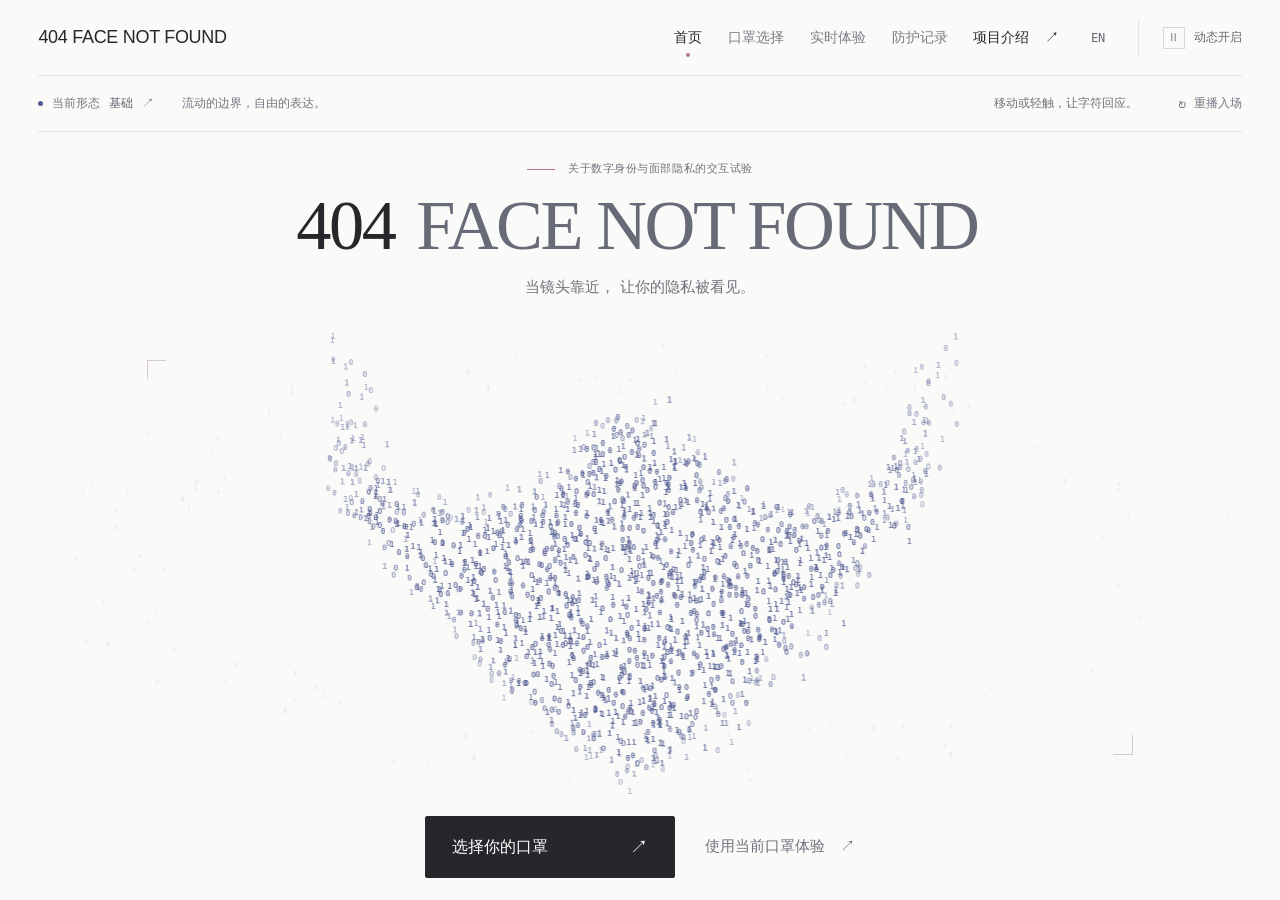
==== commit 9e8df944: "Enable browser camera, gestures, masks and local interaction records" ====
--- a/index.html
+++ b/index.html
@@ -1,129 +1,141 @@
-<!doctype html>
-<html lang="zh-CN">
-<head>
-  <meta charset="utf-8">
-  <meta name="viewport" content="width=device-width, initial-scale=1">
-  <meta name="theme-color" content="#fafaf9">
-  <meta name="application-name" content="404 FACE NOT FOUND">
-  <meta property="og:title" content="404 FACE NOT FOUND">
-  <meta name="description" content="404 FACE NOT FOUND — Customize your digital mask and enter the Processing + Arduino installation, with real sensor distance and Risk.">
-  <title>404 FACE NOT FOUND</title>
-  <link rel="icon" href="data:,">
-  <link rel="stylesheet" href="styles.css?v=3b61574f5b0e">
-  <script src="design-data.js?v=03e0d6a98351" defer></script>
-  <script src="installation.js?v=4bcd335ae2e3" defer></script>
-  <script src="public-preview.js?v=fb39141594d9" defer></script>
-  <script src="app.js?v=b37c657425d3" defer></script>
-  <script src="experience.js?v=3c3aee63b188" defer></script>
-</head>
-<body>
-  <div class="app" data-mode="collection">
-    <header class="header">
-      <a class="wordmark" href="#home" data-i18n-aria="home" aria-label="404 FACE NOT FOUND，返回首页"><span data-i18n="brand">404 FACE NOT FOUND</span></a>
-      <nav data-i18n-aria="navigation" aria-label="页面操作">
-        <div class="primary-nav"><a href="#home" data-page="home" aria-current="page" data-i18n="homeNav">首页</a><a href="#collection" data-page="collection" data-i18n="collection">口罩选择</a><a href="#guide" data-page="guide" data-i18n="liveNav">实时体验</a><a href="#history" data-page="history" data-i18n="historyNav">防护记录</a></div>
-        <button class="text-button project-button"><span data-i18n="project">项目介绍</span> <span aria-hidden="true">↗</span></button>
-        <button class="language-button" type="button" data-i18n-aria="language" aria-label="Switch to English"><span data-i18n="languageButton">EN</span></button>
-        <button class="motion-button" aria-label="暂停字符动画" aria-pressed="false"><span class="motion-symbol" aria-hidden="true">Ⅱ</span><span class="motion-label">动态开启</span></button>
-      </nav>
-    </header>
-    <main id="home" class="home-page" data-view="home">
-      <div class="home-utilities">
-        <div class="home-art-meta"><a class="home-mask-label" href="#customize"><i aria-hidden="true"></i><span data-i18n="homeSelected">当前形态</span><strong class="home-selected-name"></strong><span aria-hidden="true">↗</span></a><span class="home-art-caption" data-i18n="homeArt">流动的边界，自由的表达。</span></div>
-        <div class="home-art-tools"><span class="home-interact" data-i18n="homeInteract">移动或轻触，让字符回应。</span><button class="home-replay" type="button"><span aria-hidden="true">↻</span><span data-i18n="homeReplay">重播入场</span></button></div>
-      </div>
-      <section class="home-composition">
-        <div class="home-art">
-          <button class="home-art-trigger" type="button" data-i18n-aria="homeDisturb" aria-label="扰动字符口罩"><canvas id="home-mask" width="1100" height="850" aria-hidden="true"></canvas><span class="home-frame-corner" aria-hidden="true"></span></button>
-        </div>
-        <div class="home-title"><span class="eyebrow" data-i18n="homeEyebrow">关于数字身份与面部隐私的交互试验</span><h1 tabindex="-1" data-i18n="homeTitle">404\nFACE NOT FOUND</h1><p data-i18n="homeIntro">当镜头靠近，\n让你的隐私被看见。</p></div>
-        <div class="home-entry"><a class="primary-button" href="#collection"><span data-i18n="homeStart">选择你的口罩</span><span aria-hidden="true">↗</span></a><a class="inline-link" href="#guide"><span data-i18n="homeQuick">使用当前口罩体验</span><span aria-hidden="true">↗</span></a></div>
-      </section>
-    </main>
-    <main id="collection" data-view="collection" hidden>
-      <aside class="editor" data-i18n-aria="editorLabel" aria-label="定制口罩" inert>
-        <button class="back-button" type="button"><span aria-hidden="true">←</span><span data-i18n="back">返回选择</span></button>
-        <div class="editor-heading"><span class="eyebrow" data-i18n="editorEyebrow">你的口罩，你的表达</span><h2 data-i18n="editorTitle">定义你的表达</h2><p><span class="editor-name">基础</span><span class="editor-number">01 / 08</span></p></div>
-        <div class="field-group"><label for="shape"><span data-i18n="shapeLabel">口罩形状</span></label><select id="shape"></select></div>
-        <div class="field-group">
-          <label for="characters"><span data-i18n="characters">字符内容</span></label>
-          <input id="characters" value="01" maxlength="12" autocomplete="off" spellcheck="false" aria-describedby="characters-help">
-          <span id="characters-help" class="field-help" data-i18n="charactersHelp">1—12 个字符；留空使用 01</span>
-        </div>
-        <fieldset class="field-group colour-group">
-          <legend><span data-i18n="colour">字符色彩</span></legend>
-          <div class="colour-picker">
-            <div class="wheel-wrap"><canvas id="colour-wheel" width="256" height="256" role="slider" tabindex="0" data-i18n-aria="wheelLabel" aria-label="色相与饱和度轮盘" aria-valuemin="0" aria-valuemax="359" aria-valuenow="230" aria-describedby="wheel-help"></canvas><span class="wheel-marker" aria-hidden="true"></span></div>
-            <div class="colour-details"><span class="colour-preview" aria-hidden="true"></span><label for="colour-hex" data-i18n="hexLabel">色值</label><input type="text" id="colour-hex" value="#505B90" maxlength="7" spellcheck="false" autocomplete="off" data-i18n-aria="hexInput" aria-label="十六进制颜色值" aria-describedby="hex-error"><span class="colour-readout" aria-hidden="true"></span></div>
-          </div>
-          <span id="wheel-help" class="sr-only" data-i18n="wheelHelp">拖动轮盘选色。左右方向键调整色相，上下方向键调整饱和度；按住 Shift 可增大步幅。</span>
-          <span id="hex-error" class="colour-error" data-i18n="hexError" hidden>请输入六位十六进制颜色值。</span>
-          <div class="quick-colours" role="group" data-i18n-aria="colour" aria-label="字符色彩"></div>
-          <label class="brightness-label" for="brightness"><span data-i18n="brightness">明暗</span><output id="brightness-value" for="brightness">56</output></label><input id="brightness" type="range" min="0" max="100" value="56">
-        </fieldset>
-        <div class="field-group"><label for="movement"><span data-i18n="movement">流动幅度</span><output for="movement" id="movement-value">35</output></label><input id="movement" type="range" min="0" max="100" value="35"><div class="range-labels"><span data-i18n="calm">平静</span><span data-i18n="flowing">流动</span></div></div>
-        <div class="field-group"><label for="density"><span data-i18n="density">字符密度</span><output for="density" id="density-value">72</output></label><input id="density" type="range" min="30" max="100" value="72"><div class="range-labels"><span data-i18n="sparse">疏</span><span data-i18n="dense">密</span></div></div>
-        <button class="reset-button"><span data-i18n="reset">恢复默认</span><span aria-hidden="true">↺</span></button>
-        <div class="editor-footnote"><span class="status-dot"></span><span data-i18n="preview">当前形态预览</span></div>
-      </aside>
-      <div class="workarea">
-        <div class="heading-row"><div><span class="eyebrow heading-eyebrow">口罩形态集</span><h1 tabindex="-1"><span data-i18n="heading">选择你的口罩</span><span class="heading-period" data-i18n="headingEnd">。</span></h1></div><p class="heading-note"><span data-i18n="note">不同的形态，同一个你。</span><br><span data-i18n="noteSub">关于数字身份的一次探索。</span></p></div>
-        <section class="gallery" data-i18n-aria="carousel" aria-label="口罩形态轮播" aria-roledescription="轮播图" tabindex="0">
-          <div class="stage-mark stage-mark-top" aria-hidden="true">+<span data-i18n="field">字符场域</span>+</div><div class="slides"></div>
-          <div class="neighbour-label neighbour-left" aria-hidden="true"><span class="neighbour-index">08</span><span class="neighbour-name">回声</span></div><div class="neighbour-label neighbour-right" aria-hidden="true"><span class="neighbour-index">02</span><span class="neighbour-name">弧面</span></div>
-          <div class="drag-indicator" aria-hidden="true"><span class="drag-track"><i></i></span><span data-i18n="drag">左右拖动切换</span></div>
-        </section>
-        <section class="selection-summary" data-i18n-aria="selection" aria-label="当前选择">
-          <div class="selection-index"><span id="current-number">01</span><span class="index-divider">/</span><span class="muted" id="total-number">08</span></div>
-          <div class="selection-copy" aria-live="polite" aria-atomic="true"><h2 id="mask-name">基础</h2><p id="mask-description">完整字符表面，柔和收拢的下颌轮廓。</p></div>
-          <div class="pagination" data-i18n-aria="choices" aria-label="选择口罩形状"></div>
-          <button class="customize-button"><span>定制这个口罩</span><span class="button-arrow" aria-hidden="true">↗</span></button>
-        </section>
-      </div>
-    </main>
-    <main id="guide" class="guide-page experience-page" data-view="guide" hidden>
-      <div class="guide-top"><a href="#customize" class="inline-link"><span aria-hidden="true">←</span><span data-i18n="guideBack">调整口罩</span></a><span class="eyebrow" data-i18n="guideEyebrow">开始之前</span></div>
-      <div class="guide-layout">
-        <div class="guide-visual" aria-hidden="true">
-          <div class="photo-frame"><canvas id="guide-effect" width="300" height="210"></canvas><i></i><i></i><i></i><i></i></div>
-          <svg class="guide-hand hand-first" viewBox="0 0 180 220" fill="none">
-            <defs><g id="guide-l-hand">
-              <path d="M41 212V198C18 181 10 159 10 126C10 119 15 113 22 113C29 113 33 118 33 126V104C33 96 38 90 45 90C52 90 56 95 56 103V121V88C56 80 61 74 68 74C75 74 79 79 79 87V113V29C79 20 84 14 92 14C100 14 106 20 106 29V141C106 146 110 149 117 149H164C170 149 174 153 174 159C174 165 170 169 164 169H142C132 169 126 173 121 179C114 187 108 191 100 198V212"/>
-            </g></defs>
-            <use href="#guide-l-hand"/>
-          </svg>
-          <svg class="guide-hand hand-second" viewBox="0 0 180 220" fill="none"><use href="#guide-l-hand"/></svg>
-          <span class="guide-hold" data-i18n="guideHold">保持约 1 秒</span>
-        </div>
-        <div class="guide-copy"><h1 tabindex="-1" data-i18n="guideTitle">用双手，框住这一刻。</h1><ul class="guide-steps"><li data-i18n="guideStepFace">正对摄像头，让面部与双手进入画面。</li><li data-i18n="guideStepHands">伸出食指和拇指，两只 L 朝内组成取景框。</li><li data-i18n="guideStepHold">保持约一秒，口罩出现；松手后逐渐消退。</li></ul><div class="guide-selection"><canvas id="guide-mask" width="220" height="130" aria-hidden="true"></canvas><div><span class="eyebrow" data-i18n="chosenMask">你的口罩</span><span class="guide-mask-name"></span></div><a class="inline-link" href="#customize" data-i18n="changeMask">更换 ↗</a></div><button id="guide-start" class="primary-button"><span data-i18n="guideStart">准备好了，开始体验</span><span aria-hidden="true">↗</span></button><p class="guide-note" data-i18n="guidePrivacy">摄像头仅在体验时开启，画面不保存。手势用于模拟拍照意图。</p></div>
-      </div>
-    </main>
-    <main id="live" data-view="live" hidden>
-      <h1 class="sr-only" tabindex="-1" data-i18n="liveView">实时画面</h1>
-      <section class="mirror-stage" data-status="idle" data-i18n-aria="liveView" aria-label="实时画面">
-        <img class="live-feed" alt="实时画面" hidden>
-        <div class="live-overlay"><a class="live-exit" href="#home"><span aria-hidden="true">×</span><span data-i18n="leaveLive">结束体验</span></a><span class="live-status"><i></i><span id="stage-status" role="status"></span></span><div class="live-tools"><a href="#guide" data-i18n="showGuide">操作提示</a><a href="#history" data-i18n="historyNav">防护记录</a></div></div>
-        <div class="live-fallback"><span class="live-loading" aria-hidden="true"></span><h2 id="live-fallback-title"></h2><p class="live-message" role="status" aria-live="polite"></p><button class="primary-button" id="session-button" hidden><span data-i18n="resumeLive">重新开始</span><span aria-hidden="true">↗</span></button><button class="quiet-button" id="reconnect" hidden data-i18n="retry">重新连接</button></div>
-        <aside class="live-telemetry" data-i18n-aria="sensorPanel" aria-label="距离与风险" data-sensor="unavailable"><div class="telemetry-heading"><i aria-hidden="true"></i><span data-i18n="sensorPanel">距离与风险</span></div><dl><div><dt data-i18n="distanceLabel">距离</dt><dd><span id="live-distance">—</span><small id="live-distance-unit" hidden>cm</small></dd></div><div><dt data-i18n="sensorRisk">Risk · 距离风险</dt><dd><span id="live-risk">—</span><small id="live-risk-unit" hidden>%</small></dd></div></dl><div class="sensor-risk-meter" role="meter" aria-label="距离风险" aria-valuemin="0" aria-valuemax="100" data-i18n-aria="sensorRisk"><span></span></div><p id="live-sensor-status" role="status"></p><p id="live-sensor-range"></p></aside>
-        <p class="live-caption" data-i18n="liveMinimalNote">模拟捕获体验 · 仅在本机处理</p>
-      </section>
-    </main>
-    <main id="history" class="experience-page" data-view="history" hidden>
-      <div class="page-heading"><div><span class="eyebrow" data-i18n="historyEyebrow">交互档案</span><h1 tabindex="-1" data-i18n="historyTitle">每一次回应，皆有迹可循。</h1></div><p data-i18n="historyIntro">回看模拟拍照事件与对应的口罩响应。</p></div>
-      <section class="archive-overview" data-i18n-aria="recordSummary" aria-label="记录概览"><div><strong id="record-total">0</strong><span data-i18n="eventsLabel">模拟事件</span></div><div><strong id="response-total">0</strong><span data-i18n="responsesLabel">口罩响应</span></div><p data-i18n="archivePrivacy">只留下一次回应的轨迹。<br>不保存你的面部画面。</p><button class="quiet-button" id="sample-toggle" aria-pressed="false" data-i18n="showSample">预览示例记录 ↗</button></section>
-      <div class="sample-banner" role="status" hidden><span data-i18n="sampleNotice">正在查看示例数据，不是你的实际防护记录。</span></div>
-      <form class="archive-filters"><div class="date-range"><label><span data-i18n="fromDate">开始日期</span><input id="date-from" type="text" inputmode="numeric" placeholder="YYYY-MM-DD" maxlength="10" autocomplete="off"></label><span aria-hidden="true">—</span><label><span data-i18n="toDate">结束日期</span><input id="date-to" type="text" inputmode="numeric" placeholder="YYYY-MM-DD" maxlength="10" autocomplete="off"></label></div><label class="shape-filter"><span data-i18n="shapeLabel">口罩形状</span><select id="history-shape"><option value="" data-i18n="allShapes">全部形状</option></select></label><button type="reset" class="quiet-button" data-i18n="clearFilters">重置筛选</button><button type="button" class="quiet-button" id="export-records" disabled data-i18n="export">导出记录 ↓</button></form>
-      <div class="archive-meta"><span id="result-count" role="status">0 条记录</span><span data-i18n="timezone">时间为 UTC+08:00</span></div>
-      <p class="archive-error" role="status" hidden></p>
-      <div class="archive-table"><div class="archive-columns" aria-hidden="true"><span data-i18n="eventTime">事件时间</span><span data-i18n="maskLabel">口罩</span><span data-i18n="responseLabel">响应</span><span data-i18n="distanceLabel">距离</span><span data-i18n="riskLabel">模拟风险</span><span></span></div><div id="record-list"></div></div>
-      <div class="archive-empty" hidden><span class="empty-mark" aria-hidden="true">⌜<i></i>⌟</span><h2 data-i18n="noRecords">还没有留下记录。</h2><p data-i18n="noRecordsBody">完成一次手势触发后，回应会保存在这里。</p><a class="inline-link" href="#guide"><span data-i18n="goLive">进入实时体验</span><span aria-hidden="true">↗</span></a></div>
-      <div class="archive-no-results" hidden><p data-i18n="noMatches">这个时间范围内没有记录。</p><button class="quiet-button" id="reset-search" data-i18n="clearFilters">重置筛选</button></div>
-      <p class="archive-footnote" data-i18n="archiveNote">记录反映交互原型的响应，不作为真实隐私防护的证明。</p>
-    </main>
-    <footer class="footer"><span data-i18n="footer">数字身份 / 人的表达</span><button class="project-button footer-project" data-i18n="project">项目介绍</button><span class="footer-status"><i></i><span data-i18n="footerStatus">交互试验 — 2026</span></span></footer>
-  </div>
-  <dialog class="project-dialog" aria-labelledby="project-title"><button class="dialog-close" data-i18n-aria="closeProject" aria-label="关闭项目介绍">×</button><span class="eyebrow" data-i18n="brand">404 FACE NOT FOUND</span><h2 id="project-title" data-i18n="projectTitle">为隐私留一点空间</h2><p data-i18n="projectBody">以手势、距离和数字口罩，探索面部隐私的表达方式。</p><p class="dialog-note" data-i18n="projectNote">一个以网页为载体的 HCI 交互试验。拍照手势象征外部捕获，数字口罩以形变作出回应。</p><a href="https://xhslink.cn/o/8Cs5llAr4Yk" target="_blank" rel="noreferrer"><span data-i18n="reference">视觉参考</span><span aria-hidden="true">↗</span></a></dialog>
-  <dialog class="record-dialog" aria-labelledby="record-title"><button class="dialog-close" data-i18n-aria="closeRecord" aria-label="关闭记录详情">×</button><span class="eyebrow" id="record-source" data-i18n="eventDetail">事件详情</span><h2 id="record-title"></h2><div class="record-detail-grid"><div class="record-art"><canvas id="record-mask" width="560" height="400" aria-hidden="true"></canvas><p data-i18n="configAtEvent">触发时的口罩配置</p></div><dl id="record-details"></dl></div><p class="record-note" data-i18n="recordNote">此处展示口罩配置与响应数据，不是现场照片或录像。</p><button class="primary-button" id="reuse-mask"><span data-i18n="reuseMask">使用这个口罩</span><span aria-hidden="true">↗</span></button></dialog>
-  <div class="toast" role="status" hidden></div>
-</body>
-</html>
+<!doctype html>
+<html lang="zh-CN">
+<head>
+  <meta charset="utf-8">
+  <meta name="viewport" content="width=device-width, initial-scale=1">
+  <meta name="theme-color" content="#fafaf9">
+  <meta name="application-name" content="404 FACE NOT FOUND">
+  <meta property="og:title" content="404 FACE NOT FOUND">
+  <meta name="description" content="404 FACE NOT FOUND — Customize a digital mask and try face tracking, two-hand gestures and realtime visual feedback directly in your browser.">
+  <title>404 FACE NOT FOUND</title>
+  <link rel="icon" href="data:,">
+  <link rel="stylesheet" href="styles.css?v=3b61574f5b0e">
+  <link rel="stylesheet" href="browser-live.css?v=c69359c9c7e4">
+  <script src="design-data.js?v=03e0d6a98351" defer></script>
+  <script src="public-preview.js?v=470c85f43765" defer></script>
+  <script src="browser-gesture.js?v=f03b314e604c" defer></script>
+  <script src="browser-live.js?v=6ce44cb60e90" defer></script>
+  <script src="app.js?v=b37c657425d3" defer></script>
+  <script src="experience.js?v=a96297631358" defer></script>
+</head>
+<body>
+  <div class="app" data-mode="collection">
+    <header class="header">
+      <a class="wordmark" href="#home" data-i18n-aria="home" aria-label="404 FACE NOT FOUND，返回首页"><span data-i18n="brand">404 FACE NOT FOUND</span></a>
+      <nav data-i18n-aria="navigation" aria-label="页面操作">
+        <div class="primary-nav"><a href="#home" data-page="home" aria-current="page" data-i18n="homeNav">首页</a><a href="#collection" data-page="collection" data-i18n="collection">口罩选择</a><a href="#guide" data-page="guide" data-i18n="liveNav">实时体验</a><a href="#history" data-page="history" data-i18n="historyNav">防护记录</a></div>
+        <button class="text-button project-button"><span data-i18n="project">项目介绍</span> <span aria-hidden="true">↗</span></button>
+        <button class="language-button" type="button" data-i18n-aria="language" aria-label="Switch to English"><span data-i18n="languageButton">EN</span></button>
+        <button class="motion-button" aria-label="暂停字符动画" aria-pressed="false"><span class="motion-symbol" aria-hidden="true">Ⅱ</span><span class="motion-label">动态开启</span></button>
+      </nav>
+    </header>
+    <main id="home" class="home-page" data-view="home">
+      <div class="home-utilities">
+        <div class="home-art-meta"><a class="home-mask-label" href="#customize"><i aria-hidden="true"></i><span data-i18n="homeSelected">当前形态</span><strong class="home-selected-name"></strong><span aria-hidden="true">↗</span></a><span class="home-art-caption" data-i18n="homeArt">流动的边界，自由的表达。</span></div>
+        <div class="home-art-tools"><span class="home-interact" data-i18n="homeInteract">移动或轻触，让字符回应。</span><button class="home-replay" type="button"><span aria-hidden="true">↻</span><span data-i18n="homeReplay">重播入场</span></button></div>
+      </div>
+      <section class="home-composition">
+        <div class="home-art">
+          <button class="home-art-trigger" type="button" data-i18n-aria="homeDisturb" aria-label="扰动字符口罩"><canvas id="home-mask" width="1100" height="850" aria-hidden="true"></canvas><span class="home-frame-corner" aria-hidden="true"></span></button>
+        </div>
+        <div class="home-title"><span class="eyebrow" data-i18n="homeEyebrow">关于数字身份与面部隐私的交互试验</span><h1 tabindex="-1" data-i18n="homeTitle">404\nFACE NOT FOUND</h1><p data-i18n="homeIntro">当镜头靠近，\n让你的隐私被看见。</p></div>
+        <div class="home-entry"><a class="primary-button" href="#collection"><span data-i18n="homeStart">选择你的口罩</span><span aria-hidden="true">↗</span></a><a class="inline-link" href="#guide"><span data-i18n="homeQuick">使用当前口罩体验</span><span aria-hidden="true">↗</span></a></div>
+      </section>
+    </main>
+    <main id="collection" data-view="collection" hidden>
+      <aside class="editor" data-i18n-aria="editorLabel" aria-label="定制口罩" inert>
+        <button class="back-button" type="button"><span aria-hidden="true">←</span><span data-i18n="back">返回选择</span></button>
+        <div class="editor-heading"><span class="eyebrow" data-i18n="editorEyebrow">你的口罩，你的表达</span><h2 data-i18n="editorTitle">定义你的表达</h2><p><span class="editor-name">基础</span><span class="editor-number">01 / 08</span></p></div>
+        <div class="field-group"><label for="shape"><span data-i18n="shapeLabel">口罩形状</span></label><select id="shape"></select></div>
+        <div class="field-group">
+          <label for="characters"><span data-i18n="characters">字符内容</span></label>
+          <input id="characters" value="01" maxlength="12" autocomplete="off" spellcheck="false" aria-describedby="characters-help">
+          <span id="characters-help" class="field-help" data-i18n="charactersHelp">1—12 个字符；留空使用 01</span>
+        </div>
+        <fieldset class="field-group colour-group">
+          <legend><span data-i18n="colour">字符色彩</span></legend>
+          <div class="colour-picker">
+            <div class="wheel-wrap"><canvas id="colour-wheel" width="256" height="256" role="slider" tabindex="0" data-i18n-aria="wheelLabel" aria-label="色相与饱和度轮盘" aria-valuemin="0" aria-valuemax="359" aria-valuenow="230" aria-describedby="wheel-help"></canvas><span class="wheel-marker" aria-hidden="true"></span></div>
+            <div class="colour-details"><span class="colour-preview" aria-hidden="true"></span><label for="colour-hex" data-i18n="hexLabel">色值</label><input type="text" id="colour-hex" value="#505B90" maxlength="7" spellcheck="false" autocomplete="off" data-i18n-aria="hexInput" aria-label="十六进制颜色值" aria-describedby="hex-error"><span class="colour-readout" aria-hidden="true"></span></div>
+          </div>
+          <span id="wheel-help" class="sr-only" data-i18n="wheelHelp">拖动轮盘选色。左右方向键调整色相，上下方向键调整饱和度；按住 Shift 可增大步幅。</span>
+          <span id="hex-error" class="colour-error" data-i18n="hexError" hidden>请输入六位十六进制颜色值。</span>
+          <div class="quick-colours" role="group" data-i18n-aria="colour" aria-label="字符色彩"></div>
+          <label class="brightness-label" for="brightness"><span data-i18n="brightness">明暗</span><output id="brightness-value" for="brightness">56</output></label><input id="brightness" type="range" min="0" max="100" value="56">
+        </fieldset>
+        <div class="field-group"><label for="movement"><span data-i18n="movement">流动幅度</span><output for="movement" id="movement-value">35</output></label><input id="movement" type="range" min="0" max="100" value="35"><div class="range-labels"><span data-i18n="calm">平静</span><span data-i18n="flowing">流动</span></div></div>
+        <div class="field-group"><label for="density"><span data-i18n="density">字符密度</span><output for="density" id="density-value">72</output></label><input id="density" type="range" min="30" max="100" value="72"><div class="range-labels"><span data-i18n="sparse">疏</span><span data-i18n="dense">密</span></div></div>
+        <button class="reset-button"><span data-i18n="reset">恢复默认</span><span aria-hidden="true">↺</span></button>
+        <div class="editor-footnote"><span class="status-dot"></span><span data-i18n="preview">当前形态预览</span></div>
+      </aside>
+      <div class="workarea">
+        <div class="heading-row"><div><span class="eyebrow heading-eyebrow">口罩形态集</span><h1 tabindex="-1"><span data-i18n="heading">选择你的口罩</span><span class="heading-period" data-i18n="headingEnd">。</span></h1></div><p class="heading-note"><span data-i18n="note">不同的形态，同一个你。</span><br><span data-i18n="noteSub">关于数字身份的一次探索。</span></p></div>
+        <section class="gallery" data-i18n-aria="carousel" aria-label="口罩形态轮播" aria-roledescription="轮播图" tabindex="0">
+          <div class="stage-mark stage-mark-top" aria-hidden="true">+<span data-i18n="field">字符场域</span>+</div><div class="slides"></div>
+          <div class="neighbour-label neighbour-left" aria-hidden="true"><span class="neighbour-index">08</span><span class="neighbour-name">回声</span></div><div class="neighbour-label neighbour-right" aria-hidden="true"><span class="neighbour-index">02</span><span class="neighbour-name">弧面</span></div>
+          <div class="drag-indicator" aria-hidden="true"><span class="drag-track"><i></i></span><span data-i18n="drag">左右拖动切换</span></div>
+        </section>
+        <section class="selection-summary" data-i18n-aria="selection" aria-label="当前选择">
+          <div class="selection-index"><span id="current-number">01</span><span class="index-divider">/</span><span class="muted" id="total-number">08</span></div>
+          <div class="selection-copy" aria-live="polite" aria-atomic="true"><h2 id="mask-name">基础</h2><p id="mask-description">完整字符表面，柔和收拢的下颌轮廓。</p></div>
+          <div class="pagination" data-i18n-aria="choices" aria-label="选择口罩形状"></div>
+          <button class="customize-button"><span>定制这个口罩</span><span class="button-arrow" aria-hidden="true">↗</span></button>
+        </section>
+      </div>
+    </main>
+    <main id="guide" class="guide-page experience-page" data-view="guide" hidden>
+      <div class="guide-top"><a href="#customize" class="inline-link"><span aria-hidden="true">←</span><span data-i18n="guideBack">调整口罩</span></a><span class="eyebrow" data-i18n="guideEyebrow">开始之前</span></div>
+      <div class="guide-layout">
+        <div class="guide-visual" aria-hidden="true">
+          <div class="photo-frame"><canvas id="guide-effect" width="300" height="210"></canvas><i></i><i></i><i></i><i></i></div>
+          <svg class="guide-hand hand-first" viewBox="0 0 180 220" fill="none">
+            <defs><g id="guide-l-hand">
+              <path d="M41 212V198C18 181 10 159 10 126C10 119 15 113 22 113C29 113 33 118 33 126V104C33 96 38 90 45 90C52 90 56 95 56 103V121V88C56 80 61 74 68 74C75 74 79 79 79 87V113V29C79 20 84 14 92 14C100 14 106 20 106 29V141C106 146 110 149 117 149H164C170 149 174 153 174 159C174 165 170 169 164 169H142C132 169 126 173 121 179C114 187 108 191 100 198V212"/>
+            </g></defs>
+            <use href="#guide-l-hand"/>
+          </svg>
+          <svg class="guide-hand hand-second" viewBox="0 0 180 220" fill="none"><use href="#guide-l-hand"/></svg>
+          <span class="guide-hold" data-i18n="guideHold">保持约 1 秒</span>
+        </div>
+        <div class="guide-copy"><h1 tabindex="-1" data-i18n="guideTitle">用双手，框住这一刻。</h1><ul class="guide-steps"><li data-i18n="guideStepFace">正对摄像头，让面部与双手进入画面。</li><li data-i18n="guideStepHands">伸出食指和拇指，两只 L 朝内组成取景框。</li><li data-i18n="guideStepHold">保持约一秒，口罩出现；松手后逐渐消退。</li></ul><div class="guide-selection"><canvas id="guide-mask" width="220" height="130" aria-hidden="true"></canvas><div><span class="eyebrow" data-i18n="chosenMask">你的口罩</span><span class="guide-mask-name"></span></div><a class="inline-link" href="#customize" data-i18n="changeMask">更换 ↗</a></div><button id="guide-start" class="primary-button"><span data-i18n="guideStart">准备好了，开始体验</span><span aria-hidden="true">↗</span></button><p class="guide-note" data-i18n="guidePrivacy">摄像头仅在体验时开启，画面不保存。手势用于模拟拍照意图。</p></div>
+      </div>
+    </main>
+    <main id="live" data-view="live" hidden>
+      <h1 class="sr-only" tabindex="-1" data-i18n="liveView">实时画面</h1>
+      <section class="mirror-stage" data-status="idle" data-i18n-aria="liveView" aria-label="实时画面">
+        <img class="live-feed" alt="实时画面" hidden>
+        <div class="live-overlay"><a class="live-exit" href="#home"><span aria-hidden="true">×</span><span data-i18n="leaveLive">结束体验</span></a><span class="live-status"><i></i><span id="stage-status" role="status"></span></span><div class="live-tools"><a href="#guide" data-i18n="showGuide">操作提示</a><a href="#history" data-i18n="historyNav">防护记录</a></div></div>
+        <div class="live-fallback"><span class="live-loading" aria-hidden="true"></span><h2 id="live-fallback-title"></h2><p class="live-message" role="status" aria-live="polite"></p><button class="primary-button" id="session-button" hidden><span data-i18n="resumeLive">重新开始</span><span aria-hidden="true">↗</span></button><button class="quiet-button" id="reconnect" hidden data-i18n="retry">重新连接</button></div>
+        <aside class="live-telemetry browser-distance-panel" data-sensor="simulated" aria-label="距离模拟">
+  <details id="browser-distance-details" open>
+    <summary class="telemetry-heading"><i aria-hidden="true"></i><span data-i18n="browserDistancePanel">距离模拟</span><span class="browser-panel-toggle" aria-hidden="true">⌄</span></summary>
+    <dl><div><dt data-i18n="browserDistanceLabel">模拟距离</dt><dd><span id="live-distance">26</span><small id="live-distance-unit">cm</small></dd></div><div><dt data-i18n="browserRiskLabel">模拟 Risk</dt><dd><span id="live-risk">50</span><small id="live-risk-unit">%</small></dd></div></dl>
+    <label class="browser-distance-label" for="browser-distance" data-i18n="browserDistanceControl">拖动滑块，体验距离变化</label>
+    <input id="browser-distance" type="range" min="2" max="50" step="1" value="26" aria-label="模拟距离，厘米">
+    <div class="browser-range-labels"><span data-i18n="browserNear">近 · 2 cm</span><span data-i18n="browserFar">远 · 50 cm</span></div>
+    <div class="sensor-risk-meter" role="meter" aria-label="模拟风险" aria-valuemin="0" aria-valuemax="100" aria-valuenow="50"><span></span></div>
+    <p id="live-sensor-status" role="status"></p><p id="live-sensor-range" data-i18n="browserSimulationNote">网页未连接距离传感器；数值仅用于体验形变。</p>
+  </details>
+</aside>
+        <p class="live-caption" data-i18n="liveMinimalNote">模拟捕获体验 · 仅在本机处理</p>
+      </section>
+    </main>
+    <main id="history" class="experience-page" data-view="history" hidden>
+      <div class="page-heading"><div><span class="eyebrow" data-i18n="historyEyebrow">交互档案</span><h1 tabindex="-1" data-i18n="historyTitle">每一次回应，皆有迹可循。</h1></div><p data-i18n="historyIntro">回看模拟拍照事件与对应的口罩响应。</p></div>
+      <section class="archive-overview" data-i18n-aria="recordSummary" aria-label="记录概览"><div><strong id="record-total">0</strong><span data-i18n="eventsLabel">模拟事件</span></div><div><strong id="response-total">0</strong><span data-i18n="responsesLabel">口罩响应</span></div><p data-i18n="archivePrivacy">只留下一次回应的轨迹。<br>不保存你的面部画面。</p><button class="quiet-button" id="sample-toggle" aria-pressed="false" data-i18n="showSample">预览示例记录 ↗</button></section>
+      <div class="sample-banner" role="status" hidden><span data-i18n="sampleNotice">正在查看示例数据，不是你的实际防护记录。</span></div>
+      <form class="archive-filters"><div class="date-range"><label><span data-i18n="fromDate">开始日期</span><input id="date-from" type="text" inputmode="numeric" placeholder="YYYY-MM-DD" maxlength="10" autocomplete="off"></label><span aria-hidden="true">—</span><label><span data-i18n="toDate">结束日期</span><input id="date-to" type="text" inputmode="numeric" placeholder="YYYY-MM-DD" maxlength="10" autocomplete="off"></label></div><label class="shape-filter"><span data-i18n="shapeLabel">口罩形状</span><select id="history-shape"><option value="" data-i18n="allShapes">全部形状</option></select></label><button type="reset" class="quiet-button" data-i18n="clearFilters">重置筛选</button><button type="button" class="quiet-button" id="export-records" disabled data-i18n="export">导出记录 ↓</button></form>
+      <div class="archive-meta"><span id="result-count" role="status">0 条记录</span><span data-i18n="timezone">时间为 UTC+08:00</span></div>
+      <p class="archive-error" role="status" hidden></p>
+      <div class="archive-table"><div class="archive-columns" aria-hidden="true"><span data-i18n="eventTime">事件时间</span><span data-i18n="maskLabel">口罩</span><span data-i18n="responseLabel">响应</span><span data-i18n="distanceLabel">距离</span><span data-i18n="riskLabel">模拟风险</span><span></span></div><div id="record-list"></div></div>
+      <div class="archive-empty" hidden><span class="empty-mark" aria-hidden="true">⌜<i></i>⌟</span><h2 data-i18n="noRecords">还没有留下记录。</h2><p data-i18n="noRecordsBody">完成一次手势触发后，回应会保存在这里。</p><a class="inline-link" href="#guide"><span data-i18n="goLive">进入实时体验</span><span aria-hidden="true">↗</span></a></div>
+      <div class="archive-no-results" hidden><p data-i18n="noMatches">这个时间范围内没有记录。</p><button class="quiet-button" id="reset-search" data-i18n="clearFilters">重置筛选</button></div>
+      <p class="archive-footnote" data-i18n="archiveNote">记录反映交互原型的响应，不作为真实隐私防护的证明。</p>
+    </main>
+    <footer class="footer"><span data-i18n="footer">数字身份 / 人的表达</span><button class="project-button footer-project" data-i18n="project">项目介绍</button><span class="footer-status"><i></i><span data-i18n="footerStatus">交互试验 — 2026</span></span></footer>
+  </div>
+  <dialog class="project-dialog" aria-labelledby="project-title"><button class="dialog-close" data-i18n-aria="closeProject" aria-label="关闭项目介绍">×</button><span class="eyebrow" data-i18n="brand">404 FACE NOT FOUND</span><h2 id="project-title" data-i18n="projectTitle">为隐私留一点空间</h2><p data-i18n="projectBody">以手势、距离和数字口罩，探索面部隐私的表达方式。</p><p class="dialog-note" data-i18n="projectNote">一个以网页为载体的 HCI 交互试验。拍照手势象征外部捕获，数字口罩以形变作出回应。</p><a href="https://xhslink.cn/o/8Cs5llAr4Yk" target="_blank" rel="noreferrer"><span data-i18n="reference">视觉参考</span><span aria-hidden="true">↗</span></a></dialog>
+  <dialog class="record-dialog" aria-labelledby="record-title"><button class="dialog-close" data-i18n-aria="closeRecord" aria-label="关闭记录详情">×</button><span class="eyebrow" id="record-source" data-i18n="eventDetail">事件详情</span><h2 id="record-title"></h2><div class="record-detail-grid"><div class="record-art"><canvas id="record-mask" width="560" height="400" aria-hidden="true"></canvas><p data-i18n="configAtEvent">触发时的口罩配置</p></div><dl id="record-details"></dl></div><p class="record-note" data-i18n="recordNote">此处展示口罩配置与响应数据，不是现场照片或录像。</p><button class="primary-button" id="reuse-mask"><span data-i18n="reuseMask">使用这个口罩</span><span aria-hidden="true">↗</span></button></dialog>
+  <div class="toast" role="status" hidden></div>
+</body>
+</html>
--- a/browser-live.css
+++ b/browser-live.css
@@ -0,0 +1,18 @@
+.app[data-engine="browser"] .live-feed { transform:none; }
+.app[data-engine="browser"] .live-telemetry { pointer-events:auto; width:290px; }
+.browser-distance-panel details { width:100%; }
+.browser-distance-panel summary { list-style:none; cursor:pointer; min-height:32px; }
+.browser-distance-panel summary::-webkit-details-marker { display:none; }
+.browser-panel-toggle { margin-left:auto; font-size:18px; transition:transform .2s; }
+.browser-distance-panel details[open] .browser-panel-toggle { transform:rotate(180deg); }
+.browser-distance-panel input[type="range"] { width:100%; min-height:38px; margin:0; accent-color:var(--rose,#bb728d); cursor:ew-resize; }
+.browser-distance-label { display:block; margin:12px 0 0; font-size:12px; line-height:1.6; color:#e4dae0; }
+.browser-range-labels { display:flex; justify-content:space-between; gap:12px; font:11px var(--mono); color:#baafb8; margin-bottom:12px; }
+.browser-distance-panel p { font-size:11px; line-height:1.6; }
+.browser-distance-panel summary:focus-visible { outline:2px solid var(--rose,#bb728d); outline-offset:5px; }
+@media(max-width:600px) {
+  .app[data-engine="browser"] .live-telemetry { right:14px; bottom:14px; width:244px; padding:12px 16px; }
+  .browser-distance-panel summary { min-height:28px; }
+  .browser-distance-panel dl { margin:12px 0; }
+  .app[data-engine="browser"] .live-status { max-width:calc(100% - 36px); top:74px; font-size:12px; line-height:1.6; }
+}
